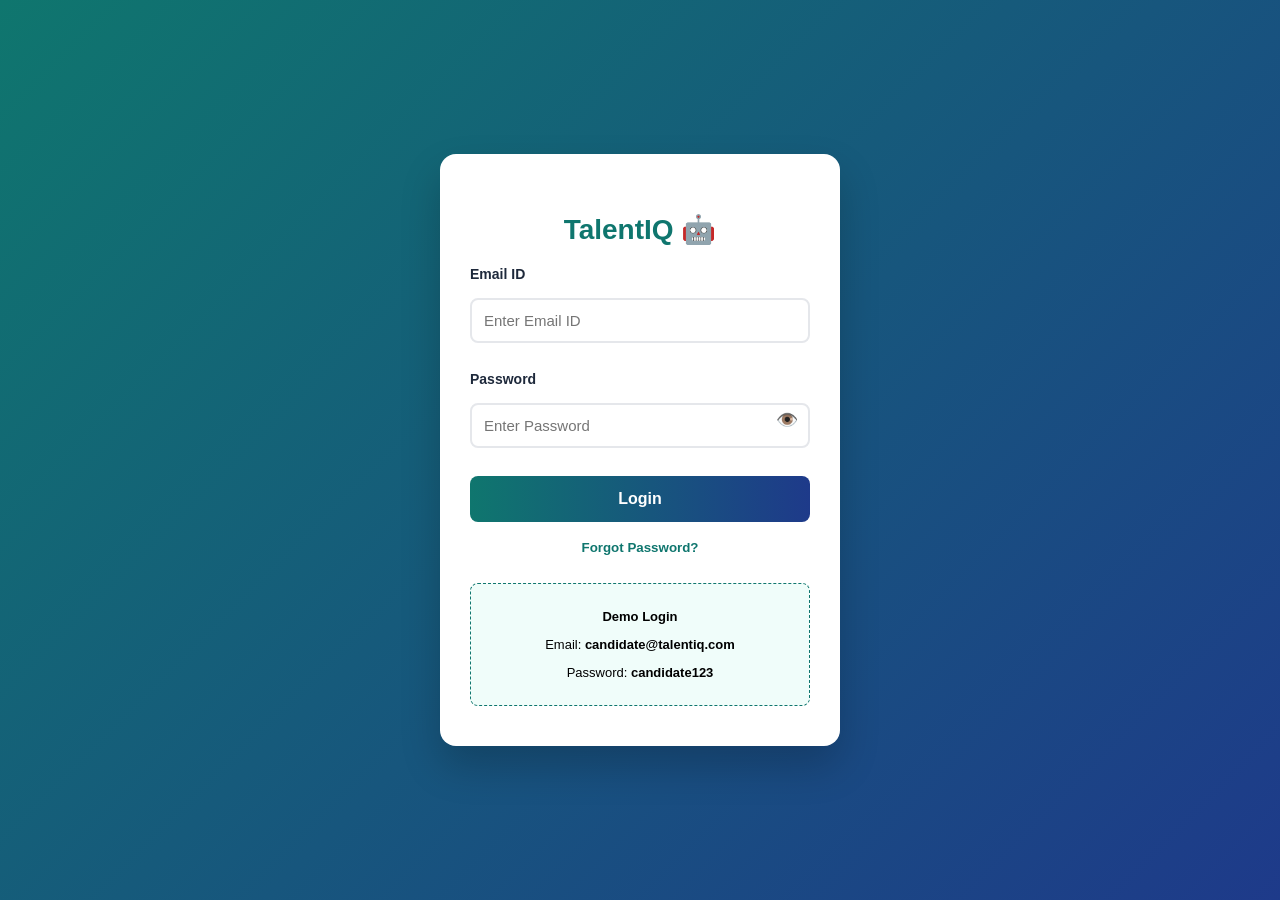
==== index.html @ 1a2cd782 "Refactor login status management and enforce logout Updated login status handling and enforced logou" ====
<!DOCTYPE html>
<html lang="en">
<head>
<meta charset="UTF-8">
<meta name="viewport" content="width=device-width, initial-scale=1.0">
<title>TALENTIQ - AI Job Matching</title>
<style>
* {box-sizing: border-box;}
body {font-family: 'Segoe UI', Arial; background: #f0f4f8; padding: 0; margin:0; visibility: hidden;}
body.login-bg {background: linear-gradient(135deg, #0F766E 0%, #1E3A8A 100%); min-height: 100vh;}
body.ready {visibility: visible;}
.login-container{display:none; justify-content:center; align-items:center; min-height:100vh; width:100%; padding:20px;}
.login-box{background:white; padding:40px 30px; border-radius:16px; width:100%; max-width:400px; box-shadow:0 20px 40px rgba(0,0,0,0.2);}
.login-box h1{text-align:center; color:#0F766E; margin-bottom:20px; font-size:28px;}
.input-group{margin-bottom:18px; position:relative;}
.input-group label{font-weight:700; color:#1e293b; font-size:14px; display:block; margin-bottom:6px;}
.input-group input{width:100%; padding:12px 40px 12px 12px; border:2px solid #e5e7eb; border-radius:8px; font-size:15px;}
.eye-icon{position:absolute; right:12px; top:38px; cursor:pointer; font-size:18px; color:gray;}
.login-btn{width:100%; background:linear-gradient(90deg, #0F766E, #1E3A8A); color:white; padding:14px; border:none; border-radius:8px; font-weight:700; font-size:16px; cursor:pointer; margin-bottom:10px;}
.forgot-btn{background:transparent; border:none; color:#0F766E; font-weight:600; cursor:pointer; width:100%; padding:8px;}
.demo-box{background:#f0fdfa; border:1px dashed #0F766E; border-radius:8px; padding:12px; margin-top:20px; text-align:center; font-size:13px;}
#dashboard {display:none; background:#f0f4f8; min-height:100vh;}
.talent-banner {background: linear-gradient(90deg, #0F766E 0%, #1E3A8A 100%); color: white; padding: 30px; border-radius: 0 0 16px 16px; margin-bottom: 24px;}
.talent-banner h1 {margin:0; font-size:28px; font-weight:700;}
.stats-grid {display: grid; grid-template-columns: repeat(3, 1fr); gap: 16px; margin-top: 20px;}
@media(max-width: 768px){.stats-grid{ grid-template-columns: 1fr; }}
.stat-card {background: rgba(255,255,255,0.15); backdrop-filter: blur(10px); padding: 16px; border-radius: 12px; border: 1px solid rgba(255,255,255,0.2);}
.stat-card h3 { margin: 0; font-size: 14px; opacity: 0.9; }
.stat-card p { margin: 5px 0 0 0; font-size: 24px; font-weight: bold; }
.header {display: flex; justify-content: space-between; align-items: center; margin:20px; background: white; padding: 15px 20px; border-radius: 12px; box-shadow: 0 2px 8px rgba(0,0,0,0.05); position: sticky; top: 0; z-index: 99;}
.header-left {display:flex; align-items:center; gap:12px;}
.logo {background:linear-gradient(135deg, #0F766E, #1E3A8A); color:white; padding:8px 12px; border-radius:10px; font-weight:800; font-size:18px;}
.header-right {display:flex; align-items:center; gap:20px; position:relative;}
.bell{position:relative; cursor:pointer; font-size:22px;}
.bell-badge {position:absolute; top:-5px; right:-5px; background:red; color:white; font-size:10px; padding:2px 6px; border-radius:50%; font-weight:700;}
.profile {display:flex; align-items:center; gap:8px; position:relative;}
.profile-name {cursor:pointer; display:flex; align-items:center; gap:5px; padding:5px 10px; border-radius:8px;}
.profile-name:hover {background:#f1f5f9;}
.profile-pic {position: relative; cursor: pointer;}
.profile-pic img {border-radius:50%; width:40px; height:40px; border:2px solid #0F766E; object-fit: cover;}
.profile-pic.edit-icon {position:absolute; bottom:0; right:0; background:#0F766E; color:white; border-radius:50%; width:16px; height:16px; font-size:10px; display:flex; align-items:center; justify-content:center;}
#profilePhotoInput {display: none;}
.dropdown {display:none; position:absolute; top:50px; right:0; background:white; border-radius:12px; box-shadow:0 8px 20px rgba(0,0,0,0.15); min-width:180px; z-index:100; border:1px solid #e5e7eb; padding:8px 0;}
.dropdown.show {display:block;}
.dropdown a {display:block; padding:12px 16px; color:#1e293b; text-decoration:none; font-weight:600; transition:0.2s; font-size:14px;}
.dropdown a:hover {background:#f1f5f9;}
.dropdown hr {margin:5px 0; border:none; border-top:1px solid #e5e7eb;}
.container {max-width: 700px; margin: 20px auto; background: white; padding: 30px; border-radius: 15px; box-shadow: 0 10px 30px rgba(0,0,0,0.1);}
h2 {color: #1e293b; margin-bottom: 10px;}
.ai-badge {background: #fef3c7; padding: 5px 10px; border-radius: 20px; font-size: 12px; color: #92400e; font-weight:700;}
.free-badge {background: #dcfce7; padding: 5px 10px; border-radius: 20px; font-size: 12px; color: #166534; font-weight:700;}
input, select {width: 100%; padding: 12px; margin: 10px 0; border: 2px solid #e5e7eb; border-radius: 8px; font-size: 14px;}
input:focus, select:focus {border-color: #0F766E; outline: none;}
.btn {background: linear-gradient(90deg, #0F766E, #1E3A8A); color: white; padding: 14px; border: none; border-radius: 8px; width: 100%; font-weight: 700; cursor: pointer; font-size: 16px; transition: 0.3s; margin-top:10px;}
.btn:hover {background: linear-gradient(90deg, #0d5f5a, #162e6e); transform: translateY(-2px);}
.btn-danger {background: linear-gradient(90deg, #ef4444, #dc2626)!important;}
.btn-success {background: linear-gradient(90deg, #22c55e, #16a34a)!important;}
.btn-loading {background: #9ca3af!important; cursor: not-allowed;}
.btn-small {padding:8px 16px; font-size:14px; width:auto; margin-top:0;}
.notif {background: #dcfce7; padding: 12px; border-radius: 8px; margin-bottom: 15px; border-left: 4px solid #22c55e; font-weight:600;}
label {font-weight: 600; font-size: 14px; color: #374151;}
.meter-box {background:#f0fdfa; border:2px solid #0F766E; padding:15px; border-radius:12px; margin:15px 0;}
.meter-bar {background:#e5e7eb; height:12px; border-radius:10px; overflow:hidden; margin-top:8px;}
.meter-fill {background:linear-gradient(90deg, #22c55e, #0F766E); height:100%; transition:0.5s;}
.suggestion {background:#fef3c7; padding:10px; border-radius:8px; margin-top:10px; font-size:14px; color:#92400e;}
.job-list {margin-top:20px;}
.job-card {border:2px solid #e5e7eb; border-radius:12px; padding:18px; margin-bottom:15px;}
.job-header {display:flex; justify-content:space-between; align-items:start; gap:10px;}
.job-header h3 {margin:0; color:#1e293b; font-size:18px;}
.job-company {color:#0F766E; font-weight:700; font-size:14px; margin:5px 0;}
.job-tags {display:flex; gap:8px; flex-wrap:wrap; margin:10px 0;}
.job-tag {background:#f0fdfa; color:#0F766E; padding:4px 10px; border-radius:20px; font-size:12px; font-weight:600;}
.applied {background:#dcfce7!important; color:#166534!important; cursor:not-allowed;}
.modal {display:none; position:fixed; top:0; left:0; width:100%; height:100%; background:rgba(0,0,0,0.5); z-index:999; justify-content:center; align-items:center;}
.modal.show {display:flex;}
.modal-content {background:white; padding:30px; border-radius:16px; max-width:500px; width:90%; max-height:90vh; overflow-y:auto;}
.modal-content h3 {margin-top:0; color:#0F766E;}
.modal-pic {display:flex; flex-direction:column; align-items:center; gap:15px; margin:20px 0;}
.modal-pic img {width:100px; height:100px; border-radius:50%; border:3px solid #0F766E; object-fit:cover;}
</style>
</head>
<body>

<div class="login-container" id="loginPage">
    <div class="login-box">
        <h1>TalentIQ 🤖</h1>
        <div class="input-group">
            <label>Email ID</label>
            <input type="email" id="email" placeholder="Enter Email ID">
        </div>
        <div class="input-group">
            <label>Password</label>
            <input type="password" id="password" placeholder="Enter Password">
            <span class="eye-icon" onclick="togglePass()">👁️</span>
        </div>
        <button class="login-btn" onclick="login()">Login</button>
        <button class="forgot-btn" onclick="alert('Password reset link will be sent to your email')">Forgot Password?</button>
        <div class="demo-box">
            <p><b>Demo Login</b></p>
            <p>Email: <b>candidate@talentiq.com</b></p>
            <p>Password: <b>candidate123</b></p>
        </div>
    </div>
</div>

<div id="dashboard">
    <div class="talent-banner">
      <h1>TalentIQ Suite 🤖</h1>
      <p>AI-Powered Candidate Platform - <span class="free-badge">100% FREE</span></p>
      <div class="stats-grid">
        <div class="stat-card"><h3>Profile Views</h3><p id="viewCount">0</p></div>
        <div class="stat-card"><h3>Resume Score</h3><p id="resumeScore">0%</p></div>
        <div class="stat-card"><h3>Job Matches</h3><p id="jobMatches">0</p></div>
      </div>
    </div>

    <div class="header">
        <div class="header-left">
            <div class="logo">TI</div>
            <div><h1 style="margin:0; color: #1e293b; font-size:20px;">TalentIQ Suite</h1><p style="margin:0; font-size:12px; color:gray;">For Job Seekers</p></div>
        </div>
        <div class="header-right">
            <div class="bell" onclick="toggleBell()">🔔 <span class="bell-badge">2</span>
                <div class="dropdown" id="bellDropdown">
                    <a href="#">New job match: Java Developer</a>
                    <a href="#">Your profile got 3 views</a>
                </div>
            </div>
            <div class="profile">
                <div class="profile-pic" onclick="document.getElementById('profilePhotoInput').click();">
                    <img id="profileImg" src="https://i.pravatar.cc/40">
                    <div class="edit-icon">✏️</div>
                </div>
                <input type="file" id="profilePhotoInput" accept="image/*" onchange="uploadProfilePhoto()">
                <div class="profile-name" onclick="toggleDropdown()">Job Seeker ▼</div>
                <div class="dropdown" id="profileDropdown">
                    <a href="#" onclick="openProfileModal()">👤 My Profile</a>
                    <a href="#" onclick="alert('Settings page coming soon')">⚙️ Settings</a>
                    <hr>
                    <a href="#" style="color:#ef4444;" onclick="logout()">🚪 Logout</a>
                </div>
            </div>
        </div>
    </div>

    <div class="container">
        <h2>TALENTIQ <span class="ai-badge">AI Powered</span> <span class="free-badge">FREE</span></h2>
        <div id="notifications"></div>
        <div class="meter-box">
            <h3>📊 Resume Strength Meter</h3>
            <div class="meter-bar"><div class="meter-fill" id="meterFill" style="width:0%"></div></div>
            <p style="font-size:13px; margin-top:5px;">Score: <b id="meterScore">0%</b></p>
            <div id="suggestions"></div>
        </div>

        <h3>Step 1: Upload Resume <span class="ai-badge">Auto Fill ON</span></h3>
        <label>Upload Resume</label>
        <input type="file" id="resumeFile" accept=".pdf,.doc,.docx,.txt" onchange="autoFillResume()">

        <h3 style="margin-top:20px;">Step 2: Verify & Save</h3>
        <label>Full Name</label><input type="text" id="name">
        <label>Current Designation</label><input type="text" id="designation">
        <label>Job Status / Notice Period</label>
        <select id="jobType">
            <option value="">Select Notice Period</option>
            <option>Immediately</option><option>15 Days</option><option>30 Days</option><option>60 Days</option><option>Searching</option>
        </select>
        <label>Key Skills</label><input type="text" id="skills">
        <label>Preferred Location</label>
        <select id="location">
            <option value="">Select Location</option>
            <option>Visakhapatnam</option><option>Hyderabad</option><option>Bangalore</option>
            <option>Chennai</option><option>Pune</option><option>Mumbai</option><option>Delhi</option><option>Remote</option>
        </select>
        <label>Work Mode</label>
        <select id="workMode">
            <option value="">Select Work Mode</option>
            <option>Work From Office - WFO</option><option>Work From Home - WFH</option>
            <option>Hybrid</option><option>Remote</option><option>Anywhere</option>
        </select>
        <label>Total Experience</label><input type="number" id="exp">

        <button class="btn" id="saveBtn" onclick="saveProfile()">Save & Make Profile Live</button>
        <button class="btn btn-danger" onclick="resetProfile()">🗑️ Reset Profile Data</button>

        <h3 style="margin-top:30px;">🎯 Recommended Jobs</h3>
        <div class="job-list" id="jobList"></div>
    </div>
</div>

<div class="modal" id="profileModal">
    <div class="modal-content">
        <h3>👤 My Profile</h3>
        <div class="modal-pic">
            <img id="modalProfileImg" src="https://i.pravatar.cc/100">
            <input type="file" id="modalProfileInput" accept="image/*" onchange="uploadModalPhoto()">
            <button class="btn btn-small" onclick="document.getElementById('modalProfileInput').click()">Change Photo</button>
        </div>
        <label>Full Name</label><input type="text" id="modalNameInput">
        <label>Email</label><input type="email" id="modalEmailInput" placeholder="your@email.com">
        <label>Phone</label><input type="tel" id="modalPhoneInput" placeholder="+91 9876543210">
        <label>Designation</label><input type="text" id="modalDesignationInput">
        <label>Skills</label><input type="text" id="modalSkillsInput">
        <button class="btn btn-success" onclick="saveModalProfile()">💾 Save Profile</button>
        <button class="btn" onclick="closeProfileModal()">Close</button>
    </div>
</div>

<script>
let resumeScore = 0;
let appliedJobs = JSON.parse(localStorage.getItem('appliedJobs') || '[]');

const jobs = [
    {id:1, title:"Senior Java Developer", company:"TCS", location:"Hyderabad", type:"WFO", skills:"Java, Spring Boot"},
    {id:2, title:"React Frontend Engineer", company:"Infosys", location:"Bangalore", type:"Hybrid", skills:"React, JS, CSS"},
    {id:3, title:"IT Support Specialist", company:"Wipro", location:"Visakhapatnam", type:"WFO", skills:"J2EE, ATS, Support"},
    {id:4, title:"Full Stack Developer", company:"HCL", location:"Remote", type:"Remote", skills:"Node.js, React, MongoDB"}
];

// CHANGE 1: Login status check ni strict chesam
(function initAuth(){
    let isLoggedIn = localStorage.getItem('talentiq_loggedin');
    let hash = window.location.hash;

    if(isLoggedIn === 'true'){
        document.getElementById('loginPage').style.display = 'none';
        document.getElementById('dashboard').style.display = 'block';
        document.body.classList.remove('login-bg');
        if(hash!== '#dashboard') window.location.hash = '#dashboard';
    } else {
        document.getElementById('loginPage').style.display = 'flex';
        document.getElementById('dashboard').style.display = 'none';
        document.body.classList.add('login-bg');
        if(hash!== '#login') window.location.hash = '#login';
    }
    document.body.classList.add('ready');
})();

function router(){
    let hash = window.location.hash;
    let isLoggedIn = localStorage.getItem('talentiq_loggedin') === 'true';
    if(hash === '#dashboard' && isLoggedIn){
        document.getElementById('loginPage').style.display = 'none';
        document.getElementById('dashboard').style.display = 'block';
        document.body.classList.remove('login-bg');
        loadProfile();
        updateStats();
        renderJobs();
    } else {
        localStorage.removeItem('talentiq_loggedin'); // CHANGE 2: force logout if hash mismatch
        window.location.hash = '#login';
        document.getElementById('loginPage').style.display = 'flex';
        document.getElementById('dashboard').style.display = 'none';
        document.body.classList.add('login-bg');
    }
}
window.addEventListener('hashchange', router);

function openProfileModal(){
    document.getElementById('profileModal').classList.add('show');
    let profile = JSON.parse(localStorage.getItem("talentiqProfile") || '{}');
    document.getElementById('modalNameInput').value = profile.name || '';
    document.getElementById('modalEmailInput').value = profile.email || '';
    document.getElementById('modalPhoneInput').value = profile.phone || '';
    document.getElementById('modalDesignationInput').value = profile.designation || '';
    document.getElementById('modalSkillsInput').value = profile.skills || '';
    document.getElementById('modalProfileImg').src = document.getElementById('profileImg').src;
    toggleDropdown();
}
function closeProfileModal(){
    document.getElementById('profileModal').classList.remove('show');
}
function saveModalProfile(){
    let profile = JSON.parse(localStorage.getItem("talentiqProfile") || '{}');
    profile.name = document.getElementById('modalNameInput').value;
    profile.email = document.getElementById('modalEmailInput').value;
    profile.phone = document.getElementById('modalPhoneInput').value;
    profile.designation = document.getElementById('modalDesignationInput').value;
    profile.skills = document.getElementById('modalSkillsInput').value;
    localStorage.setItem("talentiqProfile", JSON.stringify(profile));
    localStorage.setItem("talentiq_loggedin", "true"); // CHANGE 3: login status ni malli set cheyi
    alert('✅ Profile Updated Successfully!');
    loadProfile();
    closeProfileModal();
}
function uploadModalPhoto(){
    let file = document.getElementById('modalProfileInput').files[0];
    if(!file) return;
    let reader = new FileReader();
    reader.onload = function(e){
        document.getElementById('modalProfileImg').src = e.target.result;
        document.getElementById('profileImg').src = e.target.result;
        localStorage.setItem('profilePhoto', e.target.result);
    }
    reader.readAsDataURL(file);
}

function uploadProfilePhoto(){
    let file = document.getElementById('profilePhotoInput').files[0];
    if(!file) return;
    let reader = new FileReader();
    reader.onload = function(e){
        document.getElementById('profileImg').src = e.target.result;
        localStorage.setItem('profilePhoto', e.target.result);
    }
    reader.readAsDataURL(file);
}

function renderJobs(){
    let html = '';
    jobs.forEach(job=>{
        let isApplied = appliedJobs.includes(job.id);
        html += `
        <div class="job-card">
            <div class="job-header">
                <div>
                    <h3>${job.title}</h3>
                    <p class="job-company">${job.company} • ${job.location}</p>
                </div>
                <button class="btn btn-small ${isApplied?'applied':''}" onclick="applyJob(${job.id})" ${isApplied?'disabled':''}>
                    ${isApplied?'✓ Applied':'Apply Now'}
                </button>
            </div>
            <div class="job-tags">
                <span class="job-tag">${job.type}</span>
                <span class="job-tag">${job.skills}</span>
            </div>
        </div>`;
    });
    document.getElementById('jobList').innerHTML = html;
}

function applyJob(jobId){
    if(!appliedJobs.includes(jobId)){
        appliedJobs.push(jobId);
        localStorage.setItem('appliedJobs', JSON.stringify(appliedJobs));
        alert('✅ Job Applied Successfully!');
        renderJobs();
    }
}

function togglePass(){
    let p = document.getElementById('password');
    p.type = p.type === 'password'? 'text' : 'password';
}
function login(){
    let email = document.getElementById('email').value;
    let pass = document.getElementById('password').value;
    if(email === 'candidate@talentiq.com' && pass === 'candidate123'){
        localStorage.setItem('talentiq_loggedin', 'true');
        window.location.hash = '#dashboard';
        router();
    } else { alert('Invalid Email or Password'); }
}
function logout(){
    localStorage.removeItem('talentiq_loggedin');
    window.location.hash = '#login';
    router();
    document.getElementById('email').value = '';
    document.getElementById('password').value = '';
}

function toggleDropdown() { document.getElementById("profileDropdown").classList.toggle("show"); }
function toggleBell() { document.getElementById("bellDropdown").classList.toggle("show"); }
window.onclick = function(event) {
  if (!event.target.closest('.profile')) document.getElementById("profileDropdown").classList.remove('show');
  if (!event.target.closest('.bell')) document.getElementById("bellDropdown").classList.remove('show');
  if (event.target.id === 'profileModal') closeProfileModal();
}

function calculateResumeScore(){
    let score = 0; let suggestions = [];
    if(document.getElementById('name').value) score+=15; else suggestions.push("Add your Full Name");
    if(document.getElementById('designation').value) score+=15; else suggestions.push("Add Current Designation");
    if(document.getElementById('skills').value && document.getElementById('skills').value.split(',').length > 3) score+=25; else suggestions.push("Add at least 4 Key Skills");
    if(document.getElementById('exp').value) score+=15; else suggestions.push("Add Years of Experience");
    if(document.getElementById('location').value) score+=15; else suggestions.push("Select Preferred Location");
    if(document.getElementById('workMode').value) score+=15; else suggestions.push("Select Work Mode");
    resumeScore = score;
    document.getElementById('meterFill').style.width = score + '%';
    document.getElementById('meterScore').innerText = score + '%';
    document.getElementById('resumeScore').innerText = score + '%';
    document.getElementById('jobMatches').innerText = Math.floor(score/10);
    let sugHTML = suggestions.length > 0? "<div class='suggestion'><b>AI Suggestions:</b><br>• " + suggestions.join('<br>• ') + "</div>" : "<div class='suggestion'>🎉 Your resume is 100% complete!</div>";
    document.getElementById('suggestions').innerHTML = sugHTML;
}

function autoFillResume() {
    let file = document.getElementById('resumeFile').files[0];
    if(!file) return;
    alert("AI is scanning your resume... Please wait 2 seconds");
    setTimeout(() => {
        document.getElementById('name').value = "GANESH RAM MAKINA";
        document.getElementById('skills').value = "Java, J2EE, Spring Boot, Recruitment, ATS";
        document.getElementById('exp').value = "9";
        document.getElementById('location').value = "Visakhapatnam";
        document.getElementById('designation').value = "IT Support Specialist";
        document.getElementById('jobType').value = "30 Days";
        document.getElementById('workMode').value = "Hybrid";
        alert("✅ AI Auto-Fill Complete!");
        calculateResumeScore();
    }, 2000);
}

function updateStats() {
    let views = localStorage.getItem("profileViews") || 0;
    let profile = localStorage.getItem("talentiqProfile");
    document.getElementById('viewCount').innerText = views;
    let savedPhoto = localStorage.getItem('profilePhoto');
    if(savedPhoto) document.getElementById('profileImg').src = savedPhoto;
    if(profile && views > 0) {
        document.getElementById('notifications').innerHTML = `<div class="notif">🔔 ${views} Recruiter(s) viewed your profile</div>`;
    } else {
        document.getElementById('notifications').innerHTML = ``;
    }
    calculateResumeScore();
}

function loadProfile(){
    let profile = JSON.parse(localStorage.getItem("talentiqProfile") || '{}');
    if(profile.name) document.getElementById('name').value = profile.name;
    if(profile.designation) document.getElementById('designation').value = profile.designation;
    if(profile.jobType) document.getElementById('jobType').value = profile.jobType;
    if(profile.skills) document.getElementById('skills').value = profile.skills;
    if(profile.location) document.getElementById('location').value = profile.location;
    if(profile.exp) document.getElementById('exp').value = profile.exp;
    if(profile.workMode) document.getElementById('workMode').value = profile.workMode;
    calculateResumeScore();
}

function saveProfile() {
    let btn = document.getElementById('saveBtn');
    btn.classList.add('btn-loading'); btn.innerText = "Saving..."; btn.disabled = true;
    let profile = {
        name: document.getElementById('name').value, designation: document.getElementById('designation').value,
        jobType: document.getElementById('jobType').value, skills: document.getElementById('skills').value,
        location: document.getElementById('location').value, exp: document.getElementById('exp').value,
        workMode: document.getElementById('workMode').value,
        email: document.getElementById('modalEmailInput')?.value || '',
        phone: document.getElementById('modalPhoneInput')?.value || ''
    };
    localStorage.setItem("talentiqProfile", JSON.stringify(profile));
    localStorage.setItem("talentiq_loggedin", "true"); // IMPORTANT: login ni maintain cheyi
    let views = parseInt(localStorage.getItem("profileViews") || 0) + 1;
    localStorage.setItem("profileViews", views);
    setTimeout(() => {
        btn.classList.remove('btn-loading'); btn.classList.add('btn-success'); btn.innerText = "✓ Profile is LIVE!";
        updateStats();
        setTimeout(() => {
            btn.classList.remove('btn-success'); btn.innerText = "Save & Make Profile Live"; btn.disabled = false;
        }, 2000);
    }, 1000);
}

function resetProfile() {
    if(confirm("Are you sure? All profile data will be deleted.")) {
        localStorage.clear();
        alert("Profile Reset Successfully!");
        window.location.hash = '#login';
        window.location.reload();
    }
}

['name','designation','skills','exp','location','workMode'].forEach(id=>{
    let el = document.getElementById(id);
    if(el){ el.addEventListener('input', calculateResumeScore); el.addEventListener('change', calculateResumeScore); }
});
</script>
</body>
</html>
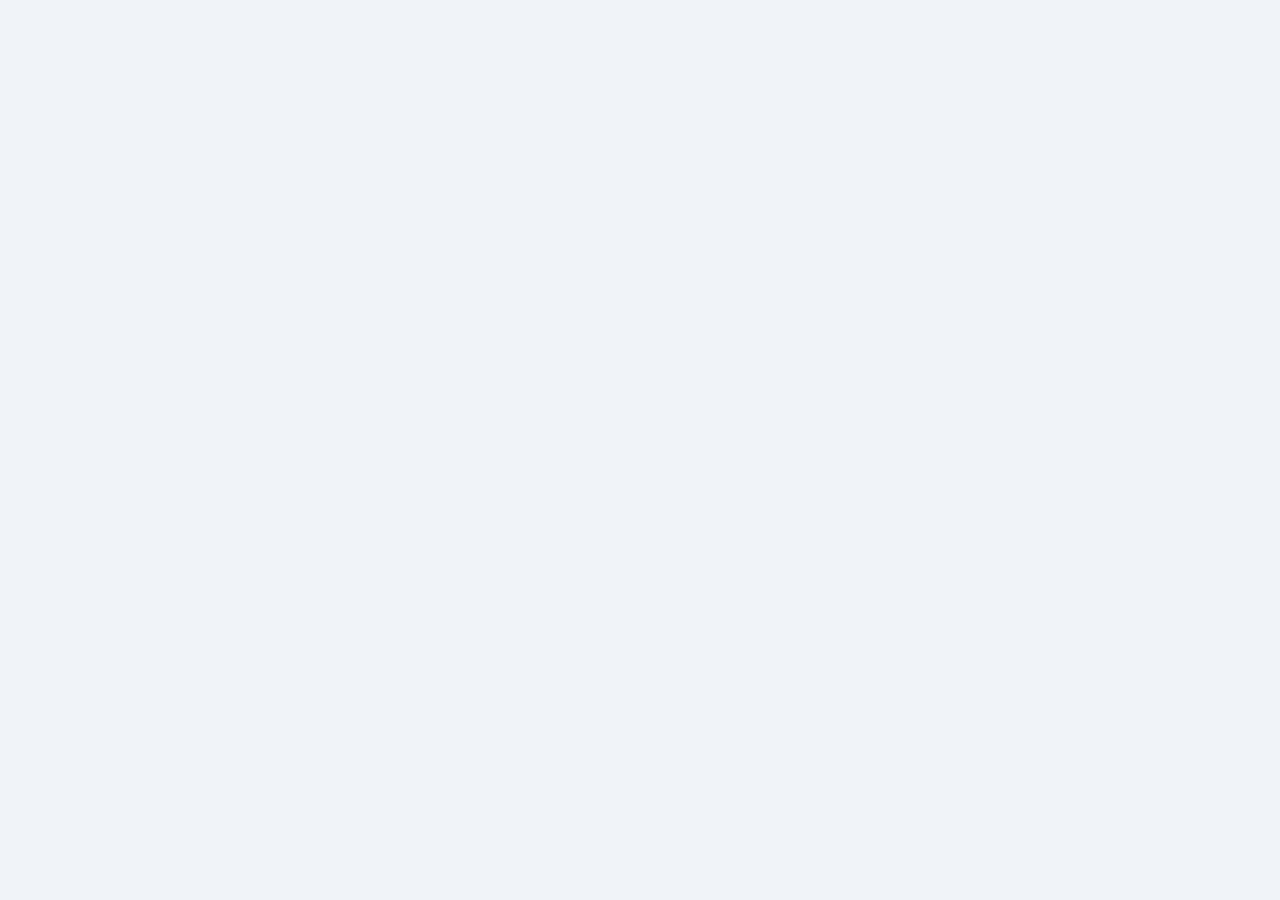
==== commit 3c6514fe: "Implement bottom nav and side drawer in index.html Added bottom navigation and side drawer for impro" ====
--- a/index.html
+++ b/index.html
@@ -6,10 +6,10 @@
 <title>TALENTIQ - AI Job Matching</title>
 <style>
 * {box-sizing: border-box;}
-body {font-family: 'Segoe UI', Arial; background: #f0f4f8; padding: 0; margin:0; visibility: hidden;}
+body {font-family: 'Segoe UI', Arial; background: #f0f4f8; padding: 0; margin:0; visibility: hidden; padding-bottom: 70px;} /* NEW: bottom nav space */
 body.login-bg {background: linear-gradient(135deg, #0F766E 0%, #1E3A8A 100%); min-height: 100vh;}
 body.ready {visibility: visible;}
-.login-container{display:none; justify-content:center; align-items:center; min-height:100vh; width:100%; padding:20px;}
+.login-container{display:none; justify-content:center; align-items:center; min-height:100vh; width:100%; padding:20px; flex-direction:column;} /* NEW: flex-direction */
 .login-box{background:white; padding:40px 30px; border-radius:16px; width:100%; max-width:400px; box-shadow:0 20px 40px rgba(0,0,0,0.2);}
 .login-box h1{text-align:center; color:#0F766E; margin-bottom:20px; font-size:28px;}
 .input-group{margin-bottom:18px; position:relative;}
@@ -19,6 +19,7 @@
 .login-btn{width:100%; background:linear-gradient(90deg, #0F766E, #1E3A8A); color:white; padding:14px; border:none; border-radius:8px; font-weight:700; font-size:16px; cursor:pointer; margin-bottom:10px;}
 .forgot-btn{background:transparent; border:none; color:#0F766E; font-weight:600; cursor:pointer; width:100%; padding:8px;}
 .demo-box{background:#f0fdfa; border:1px dashed #0F766E; border-radius:8px; padding:12px; margin-top:20px; text-align:center; font-size:13px;}
+.made-in-india {color:white; margin-top:30px; font-size:14px; font-weight:600; text-align:center;} /* NEW */
 #dashboard {display:none; background:#f0f4f8; min-height:100vh;}
 .talent-banner {background: linear-gradient(90deg, #0F766E 0%, #1E3A8A 100%); color: white; padding: 30px; border-radius: 0 0 16px 16px; margin-bottom: 24px;}
 .talent-banner h1 {margin:0; font-size:28px; font-weight:700;}
@@ -29,6 +30,7 @@
 .stat-card p { margin: 5px 0 0 0; font-size: 24px; font-weight: bold; }
 .header {display: flex; justify-content: space-between; align-items: center; margin:20px; background: white; padding: 15px 20px; border-radius: 12px; box-shadow: 0 2px 8px rgba(0,0,0,0.05); position: sticky; top: 0; z-index: 99;}
 .header-left {display:flex; align-items:center; gap:12px;}
+.hamburger {font-size:24px; cursor:pointer; color:#0F766E;} /* NEW */
 .logo {background:linear-gradient(135deg, #0F766E, #1E3A8A); color:white; padding:8px 12px; border-radius:10px; font-weight:800; font-size:18px;}
 .header-right {display:flex; align-items:center; gap:20px; position:relative;}
 .bell{position:relative; cursor:pointer; font-size:22px;}
@@ -77,6 +79,17 @@
 .modal-content h3 {margin-top:0; color:#0F766E;}
 .modal-pic {display:flex; flex-direction:column; align-items:center; gap:15px; margin:20px 0;}
 .modal-pic img {width:100px; height:100px; border-radius:50%; border:3px solid #0F766E; object-fit:cover;}
+
+/* NEW: BOTTOM NAV + SIDE DRAWER */
+.bottom-nav {position: fixed; bottom: 0; left: 0; width: 100%; background: white; display: flex; justify-content: space-around; padding: 10px 0; border-top: 1px solid #e5e7eb; box-shadow: 0 -2px 10px rgba(0,0,0,0.05); z-index: 98;}
+.bottom-nav button {background: none; border: none; display: flex; flex-direction: column; align-items: center; gap: 4px; color: #64748b; font-size: 12px; font-weight: 600; cursor: pointer;}
+.bottom-nav button.active {color: #0F766E;}
+.side-drawer {position: fixed; top: 0; left: -280px; width: 280px; height: 100%; background: white; box-shadow: 2px 0 10px rgba(0,0,0,0.2); transition: 0.3s; z-index: 1000; padding: 20px; overflow-y: auto;}
+.side-drawer.show {left: 0;}
+.side-drawer h3 {margin-top: 0; color: #0F766E;}
+.side-drawer a {display: block; padding: 12px 0; color: #1e293b; text-decoration: none; font-weight: 600; border-bottom: 1px solid #f1f5f9;}
+.drawer-overlay {display: none; position: fixed; top: 0; left: 0; width: 100%; height: 100%; background: rgba(0,0,0,0.5); z-index: 999;}
+.drawer-overlay.show {display: block;}
 </style>
 </head>
 <body>
@@ -101,6 +114,21 @@
             <p>Password: <b>candidate123</b></p>
         </div>
     </div>
+    <div class="made-in-india">Made in India 🇮🇳</div> <!-- NEW -->
+</div>
+
+<!-- NEW: SIDE DRAWER -->
+<div class="drawer-overlay" id="drawerOverlay" onclick="toggleDrawer()"></div>
+<div class="side-drawer" id="sideDrawer">
+    <h3>Menu</h3>
+    <a href="#" onclick="alert('Talentiq Pro coming soon')">⭐ Upgrade to Pro</a>
+    <a href="#" onclick="alert('AI Agent coming soon')">🤖 Neo-AI Job Agent</a>
+    <a href="#" onclick="showTab('dashboard')">🏠 Home</a>
+    <a href="#" onclick="alert('Recommended Jobs')">🎯 Recommended Jobs</a>
+    <a href="#" onclick="alert('Saved Jobs')">🔖 Saved Jobs</a>
+    <a href="#" onclick="openProfileModal()">👤 My Profile</a>
+    <a href="#" onclick="alert('Settings')">⚙️ Settings</a>
+    <a href="#" style="color:#ef4444;" onclick="logout()">🚪 Logout</a>
 </div>
 
 <div id="dashboard">
@@ -116,6 +144,7 @@
 
     <div class="header">
         <div class="header-left">
+            <div class="hamburger" onclick="toggleDrawer()">☰</div> <!-- NEW -->
             <div class="logo">TI</div>
             <div><h1 style="margin:0; color: #1e293b; font-size:20px;">TalentIQ Suite</h1><p style="margin:0; font-size:12px; color:gray;">For Job Seekers</p></div>
         </div>
@@ -188,6 +217,13 @@
     </div>
 </div>
 
+<!-- NEW: BOTTOM NAV -->
+<nav class="bottom-nav" id="bottomNav">
+    <button class="active" onclick="showTab('dashboard')">🏠<span>Home</span></button>
+    <button onclick="alert('Apply tab coming soon')">📄<span>Apply</span></button>
+    <button onclick="openProfileModal()">👤<span>Profile</span></button>
+</nav>
+
 <div class="modal" id="profileModal">
     <div class="modal-content">
         <h3>👤 My Profile</h3>
@@ -217,44 +253,48 @@
     {id:4, title:"Full Stack Developer", company:"HCL", location:"Remote", type:"Remote", skills:"Node.js, React, MongoDB"}
 ];
 
-// CHANGE 1: Login status check ni strict chesam
 (function initAuth(){
-    let isLoggedIn = localStorage.getItem('talentiq_loggedin');
-    let hash = window.location.hash;
-
-    if(isLoggedIn === 'true'){
+    let isLoggedIn = localStorage.getItem('talentiq_loggedin') === 'true';
+    if(isLoggedIn){
         document.getElementById('loginPage').style.display = 'none';
         document.getElementById('dashboard').style.display = 'block';
-        document.body.classList.remove('login-bg');
-        if(hash!== '#dashboard') window.location.hash = '#dashboard';
-    } else {
-        document.getElementById('loginPage').style.display = 'flex';
-        document.getElementById('dashboard').style.display = 'none';
-        document.body.classList.add('login-bg');
-        if(hash!== '#login') window.location.hash = '#login';
-    }
-    document.body.classList.add('ready');
-})();
-
-function router(){
-    let hash = window.location.hash;
-    let isLoggedIn = localStorage.getItem('talentiq_loggedin') === 'true';
-    if(hash === '#dashboard' && isLoggedIn){
-        document.getElementById('loginPage').style.display = 'none';
-        document.getElementById('dashboard').style.display = 'block';
+        document.getElementById('bottomNav').style.display = 'flex'; /* NEW */
         document.body.classList.remove('login-bg');
         loadProfile();
         updateStats();
         renderJobs();
     } else {
-        localStorage.removeItem('talentiq_loggedin'); // CHANGE 2: force logout if hash mismatch
-        window.location.hash = '#login';
         document.getElementById('loginPage').style.display = 'flex';
         document.getElementById('dashboard').style.display = 'none';
+        document.getElementById('bottomNav').style.display = 'none'; /* NEW */
         document.body.classList.add('login-bg');
     }
-}
-window.addEventListener('hashchange', router);
+    document.body.classList.add('ready');
+})();
+
+function showTab(tab){ /* NEW */
+    if(tab==='dashboard') initAuth();
+}
+
+function toggleDrawer(){ /* NEW */
+    document.getElementById('sideDrawer').classList.toggle('show');
+    document.getElementById('drawerOverlay').classList.toggle('show');
+}
+
+function router(){
+    let isLoggedIn = localStorage.getItem('talentiq_loggedin') === 'true';
+    if(isLoggedIn){
+        document.getElementById('loginPage').style.display = 'none';
+        document.getElementById('dashboard').style.display = 'block';
+        document.getElementById('bottomNav').style.display = 'flex';
+        document.body.classList.remove('login-bg');
+    } else {
+        document.getElementById('loginPage').style.display = 'flex';
+        document.getElementById('dashboard').style.display = 'none';
+        document.getElementById('bottomNav').style.display = 'none';
+        document.body.classList.add('login-bg');
+    }
+}
 
 function openProfileModal(){
     document.getElementById('profileModal').classList.add('show');
@@ -266,6 +306,7 @@
     document.getElementById('modalSkillsInput').value = profile.skills || '';
     document.getElementById('modalProfileImg').src = document.getElementById('profileImg').src;
     toggleDropdown();
+    toggleDrawer(); // close drawer if open
 }
 function closeProfileModal(){
     document.getElementById('profileModal').classList.remove('show');
@@ -278,7 +319,7 @@
     profile.designation = document.getElementById('modalDesignationInput').value;
     profile.skills = document.getElementById('modalSkillsInput').value;
     localStorage.setItem("talentiqProfile", JSON.stringify(profile));
-    localStorage.setItem("talentiq_loggedin", "true"); // CHANGE 3: login status ni malli set cheyi
+    localStorage.setItem("talentiq_loggedin", "true");
     alert('✅ Profile Updated Successfully!');
     loadProfile();
     closeProfileModal();
@@ -348,14 +389,12 @@
     let pass = document.getElementById('password').value;
     if(email === 'candidate@talentiq.com' && pass === 'candidate123'){
         localStorage.setItem('talentiq_loggedin', 'true');
-        window.location.hash = '#dashboard';
-        router();
+        initAuth();
     } else { alert('Invalid Email or Password'); }
 }
 function logout(){
     localStorage.removeItem('talentiq_loggedin');
-    window.location.hash = '#login';
-    router();
+    initAuth();
     document.getElementById('email').value = '';
     document.getElementById('password').value = '';
 }
@@ -423,7 +462,7 @@
     if(profile.jobType) document.getElementById('jobType').value = profile.jobType;
     if(profile.skills) document.getElementById('skills').value = profile.skills;
     if(profile.location) document.getElementById('location').value = profile.location;
-    if(profile.exp) document.getElementById('exp').value = profile.exp;
+    if(profile.exp) document.getElementById('exp')..value = profile.exp;
     if(profile.workMode) document.getElementById('workMode').value = profile.workMode;
     calculateResumeScore();
 }
@@ -440,7 +479,7 @@
         phone: document.getElementById('modalPhoneInput')?.value || ''
     };
     localStorage.setItem("talentiqProfile", JSON.stringify(profile));
-    localStorage.setItem("talentiq_loggedin", "true"); // IMPORTANT: login ni maintain cheyi
+    localStorage.setItem("talentiq_loggedin", "true");
     let views = parseInt(localStorage.getItem("profileViews") || 0) + 1;
     localStorage.setItem("profileViews", views);
     setTimeout(() => {
@@ -456,8 +495,7 @@
     if(confirm("Are you sure? All profile data will be deleted.")) {
         localStorage.clear();
         alert("Profile Reset Successfully!");
-        window.location.hash = '#login';
-        window.location.reload();
+        initAuth();
     }
 }
 
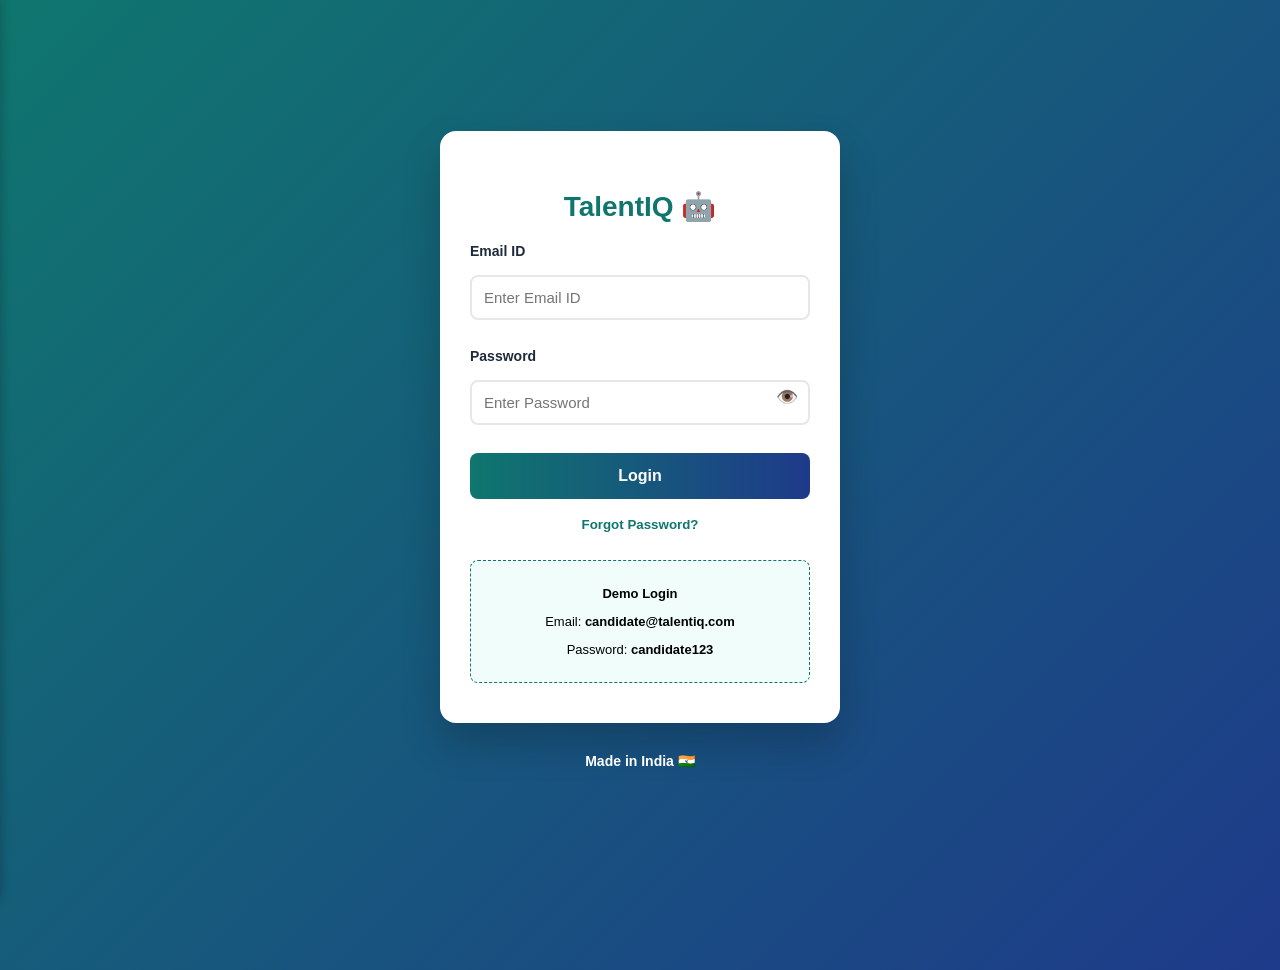
==== commit f0168f1c: "Fix typo in setting experience value" ====
--- a/index.html
+++ b/index.html
@@ -462,7 +462,7 @@
     if(profile.jobType) document.getElementById('jobType').value = profile.jobType;
     if(profile.skills) document.getElementById('skills').value = profile.skills;
     if(profile.location) document.getElementById('location').value = profile.location;
-    if(profile.exp) document.getElementById('exp')..value = profile.exp;
+    if(profile.exp) document.getElementById('exp').value = profile.exp;
     if(profile.workMode) document.getElementById('workMode').value = profile.workMode;
     calculateResumeScore();
 }
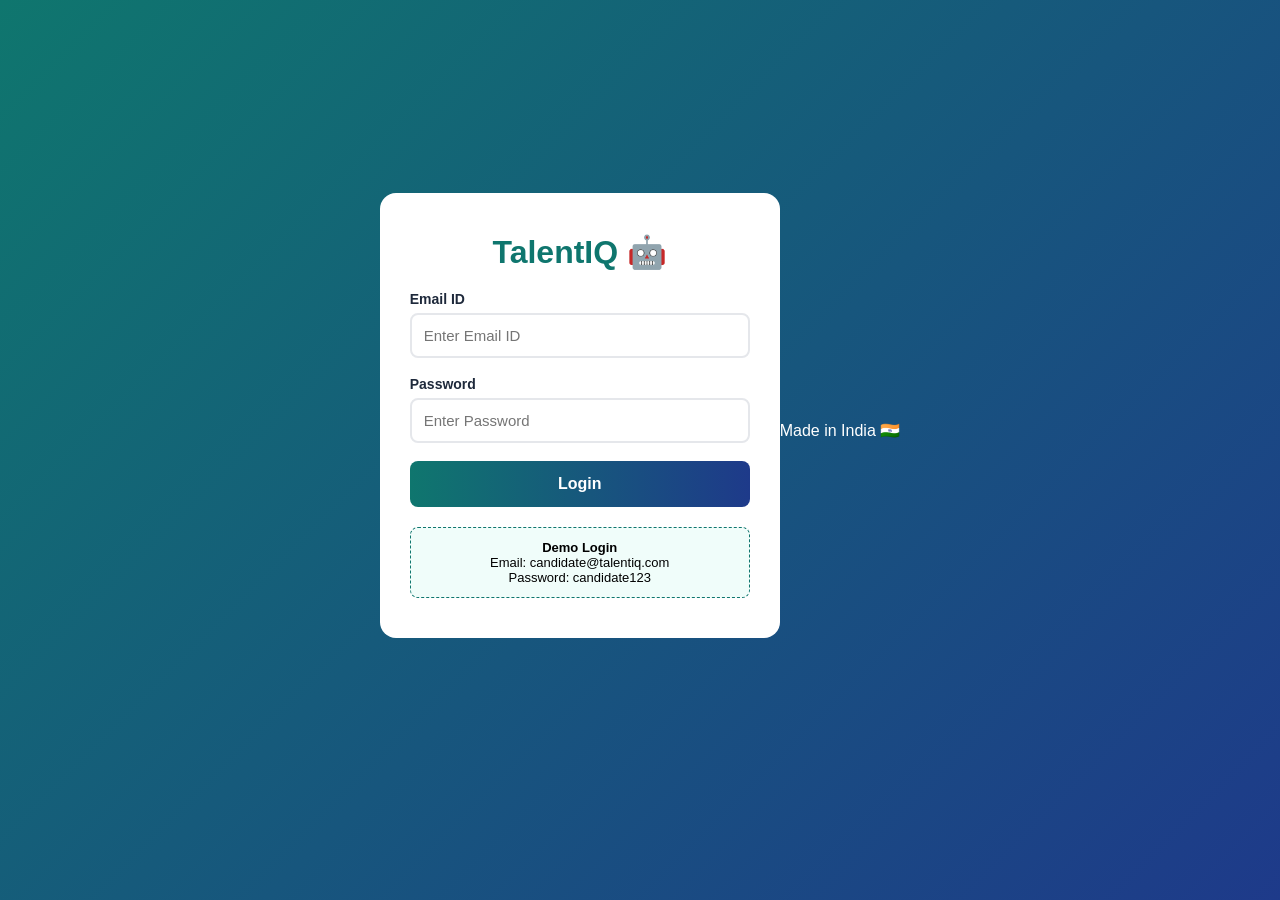
==== commit 69f89b32: "Revamp login page with side drawer and bottom nav Updated the layout and functionality of the login " ====
--- a/index.html
+++ b/index.html
@@ -3,506 +3,42 @@
 <head>
 <meta charset="UTF-8">
 <meta name="viewport" content="width=device-width, initial-scale=1.0">
-<title>TALENTIQ - AI Job Matching</title>
-<style>
-* {box-sizing: border-box;}
-body {font-family: 'Segoe UI', Arial; background: #f0f4f8; padding: 0; margin:0; visibility: hidden; padding-bottom: 70px;} /* NEW: bottom nav space */
-body.login-bg {background: linear-gradient(135deg, #0F766E 0%, #1E3A8A 100%); min-height: 100vh;}
-body.ready {visibility: visible;}
-.login-container{display:none; justify-content:center; align-items:center; min-height:100vh; width:100%; padding:20px; flex-direction:column;} /* NEW: flex-direction */
-.login-box{background:white; padding:40px 30px; border-radius:16px; width:100%; max-width:400px; box-shadow:0 20px 40px rgba(0,0,0,0.2);}
-.login-box h1{text-align:center; color:#0F766E; margin-bottom:20px; font-size:28px;}
-.input-group{margin-bottom:18px; position:relative;}
-.input-group label{font-weight:700; color:#1e293b; font-size:14px; display:block; margin-bottom:6px;}
-.input-group input{width:100%; padding:12px 40px 12px 12px; border:2px solid #e5e7eb; border-radius:8px; font-size:15px;}
-.eye-icon{position:absolute; right:12px; top:38px; cursor:pointer; font-size:18px; color:gray;}
-.login-btn{width:100%; background:linear-gradient(90deg, #0F766E, #1E3A8A); color:white; padding:14px; border:none; border-radius:8px; font-weight:700; font-size:16px; cursor:pointer; margin-bottom:10px;}
-.forgot-btn{background:transparent; border:none; color:#0F766E; font-weight:600; cursor:pointer; width:100%; padding:8px;}
-.demo-box{background:#f0fdfa; border:1px dashed #0F766E; border-radius:8px; padding:12px; margin-top:20px; text-align:center; font-size:13px;}
-.made-in-india {color:white; margin-top:30px; font-size:14px; font-weight:600; text-align:center;} /* NEW */
-#dashboard {display:none; background:#f0f4f8; min-height:100vh;}
-.talent-banner {background: linear-gradient(90deg, #0F766E 0%, #1E3A8A 100%); color: white; padding: 30px; border-radius: 0 0 16px 16px; margin-bottom: 24px;}
-.talent-banner h1 {margin:0; font-size:28px; font-weight:700;}
-.stats-grid {display: grid; grid-template-columns: repeat(3, 1fr); gap: 16px; margin-top: 20px;}
-@media(max-width: 768px){.stats-grid{ grid-template-columns: 1fr; }}
-.stat-card {background: rgba(255,255,255,0.15); backdrop-filter: blur(10px); padding: 16px; border-radius: 12px; border: 1px solid rgba(255,255,255,0.2);}
-.stat-card h3 { margin: 0; font-size: 14px; opacity: 0.9; }
-.stat-card p { margin: 5px 0 0 0; font-size: 24px; font-weight: bold; }
-.header {display: flex; justify-content: space-between; align-items: center; margin:20px; background: white; padding: 15px 20px; border-radius: 12px; box-shadow: 0 2px 8px rgba(0,0,0,0.05); position: sticky; top: 0; z-index: 99;}
-.header-left {display:flex; align-items:center; gap:12px;}
-.hamburger {font-size:24px; cursor:pointer; color:#0F766E;} /* NEW */
-.logo {background:linear-gradient(135deg, #0F766E, #1E3A8A); color:white; padding:8px 12px; border-radius:10px; font-weight:800; font-size:18px;}
-.header-right {display:flex; align-items:center; gap:20px; position:relative;}
-.bell{position:relative; cursor:pointer; font-size:22px;}
-.bell-badge {position:absolute; top:-5px; right:-5px; background:red; color:white; font-size:10px; padding:2px 6px; border-radius:50%; font-weight:700;}
-.profile {display:flex; align-items:center; gap:8px; position:relative;}
-.profile-name {cursor:pointer; display:flex; align-items:center; gap:5px; padding:5px 10px; border-radius:8px;}
-.profile-name:hover {background:#f1f5f9;}
-.profile-pic {position: relative; cursor: pointer;}
-.profile-pic img {border-radius:50%; width:40px; height:40px; border:2px solid #0F766E; object-fit: cover;}
-.profile-pic.edit-icon {position:absolute; bottom:0; right:0; background:#0F766E; color:white; border-radius:50%; width:16px; height:16px; font-size:10px; display:flex; align-items:center; justify-content:center;}
-#profilePhotoInput {display: none;}
-.dropdown {display:none; position:absolute; top:50px; right:0; background:white; border-radius:12px; box-shadow:0 8px 20px rgba(0,0,0,0.15); min-width:180px; z-index:100; border:1px solid #e5e7eb; padding:8px 0;}
-.dropdown.show {display:block;}
-.dropdown a {display:block; padding:12px 16px; color:#1e293b; text-decoration:none; font-weight:600; transition:0.2s; font-size:14px;}
-.dropdown a:hover {background:#f1f5f9;}
-.dropdown hr {margin:5px 0; border:none; border-top:1px solid #e5e7eb;}
-.container {max-width: 700px; margin: 20px auto; background: white; padding: 30px; border-radius: 15px; box-shadow: 0 10px 30px rgba(0,0,0,0.1);}
-h2 {color: #1e293b; margin-bottom: 10px;}
-.ai-badge {background: #fef3c7; padding: 5px 10px; border-radius: 20px; font-size: 12px; color: #92400e; font-weight:700;}
-.free-badge {background: #dcfce7; padding: 5px 10px; border-radius: 20px; font-size: 12px; color: #166534; font-weight:700;}
-input, select {width: 100%; padding: 12px; margin: 10px 0; border: 2px solid #e5e7eb; border-radius: 8px; font-size: 14px;}
-input:focus, select:focus {border-color: #0F766E; outline: none;}
-.btn {background: linear-gradient(90deg, #0F766E, #1E3A8A); color: white; padding: 14px; border: none; border-radius: 8px; width: 100%; font-weight: 700; cursor: pointer; font-size: 16px; transition: 0.3s; margin-top:10px;}
-.btn:hover {background: linear-gradient(90deg, #0d5f5a, #162e6e); transform: translateY(-2px);}
-.btn-danger {background: linear-gradient(90deg, #ef4444, #dc2626)!important;}
-.btn-success {background: linear-gradient(90deg, #22c55e, #16a34a)!important;}
-.btn-loading {background: #9ca3af!important; cursor: not-allowed;}
-.btn-small {padding:8px 16px; font-size:14px; width:auto; margin-top:0;}
-.notif {background: #dcfce7; padding: 12px; border-radius: 8px; margin-bottom: 15px; border-left: 4px solid #22c55e; font-weight:600;}
-label {font-weight: 600; font-size: 14px; color: #374151;}
-.meter-box {background:#f0fdfa; border:2px solid #0F766E; padding:15px; border-radius:12px; margin:15px 0;}
-.meter-bar {background:#e5e7eb; height:12px; border-radius:10px; overflow:hidden; margin-top:8px;}
-.meter-fill {background:linear-gradient(90deg, #22c55e, #0F766E); height:100%; transition:0.5s;}
-.suggestion {background:#fef3c7; padding:10px; border-radius:8px; margin-top:10px; font-size:14px; color:#92400e;}
-.job-list {margin-top:20px;}
-.job-card {border:2px solid #e5e7eb; border-radius:12px; padding:18px; margin-bottom:15px;}
-.job-header {display:flex; justify-content:space-between; align-items:start; gap:10px;}
-.job-header h3 {margin:0; color:#1e293b; font-size:18px;}
-.job-company {color:#0F766E; font-weight:700; font-size:14px; margin:5px 0;}
-.job-tags {display:flex; gap:8px; flex-wrap:wrap; margin:10px 0;}
-.job-tag {background:#f0fdfa; color:#0F766E; padding:4px 10px; border-radius:20px; font-size:12px; font-weight:600;}
-.applied {background:#dcfce7!important; color:#166534!important; cursor:not-allowed;}
-.modal {display:none; position:fixed; top:0; left:0; width:100%; height:100%; background:rgba(0,0,0,0.5); z-index:999; justify-content:center; align-items:center;}
-.modal.show {display:flex;}
-.modal-content {background:white; padding:30px; border-radius:16px; max-width:500px; width:90%; max-height:90vh; overflow-y:auto;}
-.modal-content h3 {margin-top:0; color:#0F766E;}
-.modal-pic {display:flex; flex-direction:column; align-items:center; gap:15px; margin:20px 0;}
-.modal-pic img {width:100px; height:100px; border-radius:50%; border:3px solid #0F766E; object-fit:cover;}
-
-/* NEW: BOTTOM NAV + SIDE DRAWER */
-.bottom-nav {position: fixed; bottom: 0; left: 0; width: 100%; background: white; display: flex; justify-content: space-around; padding: 10px 0; border-top: 1px solid #e5e7eb; box-shadow: 0 -2px 10px rgba(0,0,0,0.05); z-index: 98;}
-.bottom-nav button {background: none; border: none; display: flex; flex-direction: column; align-items: center; gap: 4px; color: #64748b; font-size: 12px; font-weight: 600; cursor: pointer;}
-.bottom-nav button.active {color: #0F766E;}
-.side-drawer {position: fixed; top: 0; left: -280px; width: 280px; height: 100%; background: white; box-shadow: 2px 0 10px rgba(0,0,0,0.2); transition: 0.3s; z-index: 1000; padding: 20px; overflow-y: auto;}
-.side-drawer.show {left: 0;}
-.side-drawer h3 {margin-top: 0; color: #0F766E;}
-.side-drawer a {display: block; padding: 12px 0; color: #1e293b; text-decoration: none; font-weight: 600; border-bottom: 1px solid #f1f5f9;}
-.drawer-overlay {display: none; position: fixed; top: 0; left: 0; width: 100%; height: 100%; background: rgba(0,0,0,0.5); z-index: 999;}
-.drawer-overlay.show {display: block;}
-</style>
+<title>TalentIQ Login</title>
+<link rel="stylesheet" href="style.css">
 </head>
-<body>
-
-<div class="login-container" id="loginPage">
-    <div class="login-box">
-        <h1>TalentIQ 🤖</h1>
-        <div class="input-group">
-            <label>Email ID</label>
-            <input type="email" id="email" placeholder="Enter Email ID">
-        </div>
-        <div class="input-group">
-            <label>Password</label>
-            <input type="password" id="password" placeholder="Enter Password">
-            <span class="eye-icon" onclick="togglePass()">👁️</span>
-        </div>
-        <button class="login-btn" onclick="login()">Login</button>
-        <button class="forgot-btn" onclick="alert('Password reset link will be sent to your email')">Forgot Password?</button>
-        <div class="demo-box">
-            <p><b>Demo Login</b></p>
-            <p>Email: <b>candidate@talentiq.com</b></p>
-            <p>Password: <b>candidate123</b></p>
-        </div>
+<body class="login-bg">
+<div class="login-box">
+    <h1>TalentIQ 🤖</h1>
+    <div class="input-group">
+        <label>Email ID</label>
+        <input type="email" id="email" placeholder="Enter Email ID">
     </div>
-    <div class="made-in-india">Made in India 🇮🇳</div> <!-- NEW -->
-</div>
-
-<!-- NEW: SIDE DRAWER -->
-<div class="drawer-overlay" id="drawerOverlay" onclick="toggleDrawer()"></div>
-<div class="side-drawer" id="sideDrawer">
-    <h3>Menu</h3>
-    <a href="#" onclick="alert('Talentiq Pro coming soon')">⭐ Upgrade to Pro</a>
-    <a href="#" onclick="alert('AI Agent coming soon')">🤖 Neo-AI Job Agent</a>
-    <a href="#" onclick="showTab('dashboard')">🏠 Home</a>
-    <a href="#" onclick="alert('Recommended Jobs')">🎯 Recommended Jobs</a>
-    <a href="#" onclick="alert('Saved Jobs')">🔖 Saved Jobs</a>
-    <a href="#" onclick="openProfileModal()">👤 My Profile</a>
-    <a href="#" onclick="alert('Settings')">⚙️ Settings</a>
-    <a href="#" style="color:#ef4444;" onclick="logout()">🚪 Logout</a>
-</div>
-
-<div id="dashboard">
-    <div class="talent-banner">
-      <h1>TalentIQ Suite 🤖</h1>
-      <p>AI-Powered Candidate Platform - <span class="free-badge">100% FREE</span></p>
-      <div class="stats-grid">
-        <div class="stat-card"><h3>Profile Views</h3><p id="viewCount">0</p></div>
-        <div class="stat-card"><h3>Resume Score</h3><p id="resumeScore">0%</p></div>
-        <div class="stat-card"><h3>Job Matches</h3><p id="jobMatches">0</p></div>
-      </div>
+    <div class="input-group">
+        <label>Password</label>
+        <input type="password" id="password" placeholder="Enter Password">
     </div>
-
-    <div class="header">
-        <div class="header-left">
-            <div class="hamburger" onclick="toggleDrawer()">☰</div> <!-- NEW -->
-            <div class="logo">TI</div>
-            <div><h1 style="margin:0; color: #1e293b; font-size:20px;">TalentIQ Suite</h1><p style="margin:0; font-size:12px; color:gray;">For Job Seekers</p></div>
-        </div>
-        <div class="header-right">
-            <div class="bell" onclick="toggleBell()">🔔 <span class="bell-badge">2</span>
-                <div class="dropdown" id="bellDropdown">
-                    <a href="#">New job match: Java Developer</a>
-                    <a href="#">Your profile got 3 views</a>
-                </div>
-            </div>
-            <div class="profile">
-                <div class="profile-pic" onclick="document.getElementById('profilePhotoInput').click();">
-                    <img id="profileImg" src="https://i.pravatar.cc/40">
-                    <div class="edit-icon">✏️</div>
-                </div>
-                <input type="file" id="profilePhotoInput" accept="image/*" onchange="uploadProfilePhoto()">
-                <div class="profile-name" onclick="toggleDropdown()">Job Seeker ▼</div>
-                <div class="dropdown" id="profileDropdown">
-                    <a href="#" onclick="openProfileModal()">👤 My Profile</a>
-                    <a href="#" onclick="alert('Settings page coming soon')">⚙️ Settings</a>
-                    <hr>
-                    <a href="#" style="color:#ef4444;" onclick="logout()">🚪 Logout</a>
-                </div>
-            </div>
-        </div>
-    </div>
-
-    <div class="container">
-        <h2>TALENTIQ <span class="ai-badge">AI Powered</span> <span class="free-badge">FREE</span></h2>
-        <div id="notifications"></div>
-        <div class="meter-box">
-            <h3>📊 Resume Strength Meter</h3>
-            <div class="meter-bar"><div class="meter-fill" id="meterFill" style="width:0%"></div></div>
-            <p style="font-size:13px; margin-top:5px;">Score: <b id="meterScore">0%</b></p>
-            <div id="suggestions"></div>
-        </div>
-
-        <h3>Step 1: Upload Resume <span class="ai-badge">Auto Fill ON</span></h3>
-        <label>Upload Resume</label>
-        <input type="file" id="resumeFile" accept=".pdf,.doc,.docx,.txt" onchange="autoFillResume()">
-
-        <h3 style="margin-top:20px;">Step 2: Verify & Save</h3>
-        <label>Full Name</label><input type="text" id="name">
-        <label>Current Designation</label><input type="text" id="designation">
-        <label>Job Status / Notice Period</label>
-        <select id="jobType">
-            <option value="">Select Notice Period</option>
-            <option>Immediately</option><option>15 Days</option><option>30 Days</option><option>60 Days</option><option>Searching</option>
-        </select>
-        <label>Key Skills</label><input type="text" id="skills">
-        <label>Preferred Location</label>
-        <select id="location">
-            <option value="">Select Location</option>
-            <option>Visakhapatnam</option><option>Hyderabad</option><option>Bangalore</option>
-            <option>Chennai</option><option>Pune</option><option>Mumbai</option><option>Delhi</option><option>Remote</option>
-        </select>
-        <label>Work Mode</label>
-        <select id="workMode">
-            <option value="">Select Work Mode</option>
-            <option>Work From Office - WFO</option><option>Work From Home - WFH</option>
-            <option>Hybrid</option><option>Remote</option><option>Anywhere</option>
-        </select>
-        <label>Total Experience</label><input type="number" id="exp">
-
-        <button class="btn" id="saveBtn" onclick="saveProfile()">Save & Make Profile Live</button>
-        <button class="btn btn-danger" onclick="resetProfile()">🗑️ Reset Profile Data</button>
-
-        <h3 style="margin-top:30px;">🎯 Recommended Jobs</h3>
-        <div class="job-list" id="jobList"></div>
+    <button class="login-btn" onclick="login()">Login</button>
+    <div class="demo-box">
+        <b>Demo Login</b><br>
+        Email: candidate@talentiq.com<br>
+        Password: candidate123
     </div>
 </div>
-
-<!-- NEW: BOTTOM NAV -->
-<nav class="bottom-nav" id="bottomNav">
-    <button class="active" onclick="showTab('dashboard')">🏠<span>Home</span></button>
-    <button onclick="alert('Apply tab coming soon')">📄<span>Apply</span></button>
-    <button onclick="openProfileModal()">👤<span>Profile</span></button>
-</nav>
-
-<div class="modal" id="profileModal">
-    <div class="modal-content">
-        <h3>👤 My Profile</h3>
-        <div class="modal-pic">
-            <img id="modalProfileImg" src="https://i.pravatar.cc/100">
-            <input type="file" id="modalProfileInput" accept="image/*" onchange="uploadModalPhoto()">
-            <button class="btn btn-small" onclick="document.getElementById('modalProfileInput').click()">Change Photo</button>
-        </div>
-        <label>Full Name</label><input type="text" id="modalNameInput">
-        <label>Email</label><input type="email" id="modalEmailInput" placeholder="your@email.com">
-        <label>Phone</label><input type="tel" id="modalPhoneInput" placeholder="+91 9876543210">
-        <label>Designation</label><input type="text" id="modalDesignationInput">
-        <label>Skills</label><input type="text" id="modalSkillsInput">
-        <button class="btn btn-success" onclick="saveModalProfile()">💾 Save Profile</button>
-        <button class="btn" onclick="closeProfileModal()">Close</button>
-    </div>
-</div>
+<div class="made-in-india">Made in India 🇮🇳</div>
 
 <script>
-let resumeScore = 0;
-let appliedJobs = JSON.parse(localStorage.getItem('appliedJobs') || '[]');
-
-const jobs = [
-    {id:1, title:"Senior Java Developer", company:"TCS", location:"Hyderabad", type:"WFO", skills:"Java, Spring Boot"},
-    {id:2, title:"React Frontend Engineer", company:"Infosys", location:"Bangalore", type:"Hybrid", skills:"React, JS, CSS"},
-    {id:3, title:"IT Support Specialist", company:"Wipro", location:"Visakhapatnam", type:"WFO", skills:"J2EE, ATS, Support"},
-    {id:4, title:"Full Stack Developer", company:"HCL", location:"Remote", type:"Remote", skills:"Node.js, React, MongoDB"}
-];
-
-(function initAuth(){
-    let isLoggedIn = localStorage.getItem('talentiq_loggedin') === 'true';
-    if(isLoggedIn){
-        document.getElementById('loginPage').style.display = 'none';
-        document.getElementById('dashboard').style.display = 'block';
-        document.getElementById('bottomNav').style.display = 'flex'; /* NEW */
-        document.body.classList.remove('login-bg');
-        loadProfile();
-        updateStats();
-        renderJobs();
-    } else {
-        document.getElementById('loginPage').style.display = 'flex';
-        document.getElementById('dashboard').style.display = 'none';
-        document.getElementById('bottomNav').style.display = 'none'; /* NEW */
-        document.body.classList.add('login-bg');
-    }
-    document.body.classList.add('ready');
-})();
-
-function showTab(tab){ /* NEW */
-    if(tab==='dashboard') initAuth();
-}
-
-function toggleDrawer(){ /* NEW */
-    document.getElementById('sideDrawer').classList.toggle('show');
-    document.getElementById('drawerOverlay').classList.toggle('show');
-}
-
-function router(){
-    let isLoggedIn = localStorage.getItem('talentiq_loggedin') === 'true';
-    if(isLoggedIn){
-        document.getElementById('loginPage').style.display = 'none';
-        document.getElementById('dashboard').style.display = 'block';
-        document.getElementById('bottomNav').style.display = 'flex';
-        document.body.classList.remove('login-bg');
-    } else {
-        document.getElementById('loginPage').style.display = 'flex';
-        document.getElementById('dashboard').style.display = 'none';
-        document.getElementById('bottomNav').style.display = 'none';
-        document.body.classList.add('login-bg');
-    }
-}
-
-function openProfileModal(){
-    document.getElementById('profileModal').classList.add('show');
-    let profile = JSON.parse(localStorage.getItem("talentiqProfile") || '{}');
-    document.getElementById('modalNameInput').value = profile.name || '';
-    document.getElementById('modalEmailInput').value = profile.email || '';
-    document.getElementById('modalPhoneInput').value = profile.phone || '';
-    document.getElementById('modalDesignationInput').value = profile.designation || '';
-    document.getElementById('modalSkillsInput').value = profile.skills || '';
-    document.getElementById('modalProfileImg').src = document.getElementById('profileImg').src;
-    toggleDropdown();
-    toggleDrawer(); // close drawer if open
-}
-function closeProfileModal(){
-    document.getElementById('profileModal').classList.remove('show');
-}
-function saveModalProfile(){
-    let profile = JSON.parse(localStorage.getItem("talentiqProfile") || '{}');
-    profile.name = document.getElementById('modalNameInput').value;
-    profile.email = document.getElementById('modalEmailInput').value;
-    profile.phone = document.getElementById('modalPhoneInput').value;
-    profile.designation = document.getElementById('modalDesignationInput').value;
-    profile.skills = document.getElementById('modalSkillsInput').value;
-    localStorage.setItem("talentiqProfile", JSON.stringify(profile));
-    localStorage.setItem("talentiq_loggedin", "true");
-    alert('✅ Profile Updated Successfully!');
-    loadProfile();
-    closeProfileModal();
-}
-function uploadModalPhoto(){
-    let file = document.getElementById('modalProfileInput').files[0];
-    if(!file) return;
-    let reader = new FileReader();
-    reader.onload = function(e){
-        document.getElementById('modalProfileImg').src = e.target.result;
-        document.getElementById('profileImg').src = e.target.result;
-        localStorage.setItem('profilePhoto', e.target.result);
-    }
-    reader.readAsDataURL(file);
-}
-
-function uploadProfilePhoto(){
-    let file = document.getElementById('profilePhotoInput').files[0];
-    if(!file) return;
-    let reader = new FileReader();
-    reader.onload = function(e){
-        document.getElementById('profileImg').src = e.target.result;
-        localStorage.setItem('profilePhoto', e.target.result);
-    }
-    reader.readAsDataURL(file);
-}
-
-function renderJobs(){
-    let html = '';
-    jobs.forEach(job=>{
-        let isApplied = appliedJobs.includes(job.id);
-        html += `
-        <div class="job-card">
-            <div class="job-header">
-                <div>
-                    <h3>${job.title}</h3>
-                    <p class="job-company">${job.company} • ${job.location}</p>
-                </div>
-                <button class="btn btn-small ${isApplied?'applied':''}" onclick="applyJob(${job.id})" ${isApplied?'disabled':''}>
-                    ${isApplied?'✓ Applied':'Apply Now'}
-                </button>
-            </div>
-            <div class="job-tags">
-                <span class="job-tag">${job.type}</span>
-                <span class="job-tag">${job.skills}</span>
-            </div>
-        </div>`;
-    });
-    document.getElementById('jobList').innerHTML = html;
-}
-
-function applyJob(jobId){
-    if(!appliedJobs.includes(jobId)){
-        appliedJobs.push(jobId);
-        localStorage.setItem('appliedJobs', JSON.stringify(appliedJobs));
-        alert('✅ Job Applied Successfully!');
-        renderJobs();
-    }
-}
-
-function togglePass(){
-    let p = document.getElementById('password');
-    p.type = p.type === 'password'? 'text' : 'password';
-}
 function login(){
-    let email = document.getElementById('email').value;
-    let pass = document.getElementById('password').value;
+    let email = document.getElementById('email').value.trim();
+    let pass = document.getElementById('password').value.trim();
     if(email === 'candidate@talentiq.com' && pass === 'candidate123'){
-        localStorage.setItem('talentiq_loggedin', 'true');
-        initAuth();
+        localStorage.setItem('talentiq_loggedin','true');
+        window.location.href = 'dashboard.html'; // direct redirect
     } else { alert('Invalid Email or Password'); }
 }
-function logout(){
-    localStorage.removeItem('talentiq_loggedin');
-    initAuth();
-    document.getElementById('email').value = '';
-    document.getElementById('password').value = '';
+// already login unte direct dashboard ki
+if(localStorage.getItem('talentiq_loggedin')==='true'){
+    window.location.href = 'dashboard.html';
 }
-
-function toggleDropdown() { document.getElementById("profileDropdown").classList.toggle("show"); }
-function toggleBell() { document.getElementById("bellDropdown").classList.toggle("show"); }
-window.onclick = function(event) {
-  if (!event.target.closest('.profile')) document.getElementById("profileDropdown").classList.remove('show');
-  if (!event.target.closest('.bell')) document.getElementById("bellDropdown").classList.remove('show');
-  if (event.target.id === 'profileModal') closeProfileModal();
-}
-
-function calculateResumeScore(){
-    let score = 0; let suggestions = [];
-    if(document.getElementById('name').value) score+=15; else suggestions.push("Add your Full Name");
-    if(document.getElementById('designation').value) score+=15; else suggestions.push("Add Current Designation");
-    if(document.getElementById('skills').value && document.getElementById('skills').value.split(',').length > 3) score+=25; else suggestions.push("Add at least 4 Key Skills");
-    if(document.getElementById('exp').value) score+=15; else suggestions.push("Add Years of Experience");
-    if(document.getElementById('location').value) score+=15; else suggestions.push("Select Preferred Location");
-    if(document.getElementById('workMode').value) score+=15; else suggestions.push("Select Work Mode");
-    resumeScore = score;
-    document.getElementById('meterFill').style.width = score + '%';
-    document.getElementById('meterScore').innerText = score + '%';
-    document.getElementById('resumeScore').innerText = score + '%';
-    document.getElementById('jobMatches').innerText = Math.floor(score/10);
-    let sugHTML = suggestions.length > 0? "<div class='suggestion'><b>AI Suggestions:</b><br>• " + suggestions.join('<br>• ') + "</div>" : "<div class='suggestion'>🎉 Your resume is 100% complete!</div>";
-    document.getElementById('suggestions').innerHTML = sugHTML;
-}
-
-function autoFillResume() {
-    let file = document.getElementById('resumeFile').files[0];
-    if(!file) return;
-    alert("AI is scanning your resume... Please wait 2 seconds");
-    setTimeout(() => {
-        document.getElementById('name').value = "GANESH RAM MAKINA";
-        document.getElementById('skills').value = "Java, J2EE, Spring Boot, Recruitment, ATS";
-        document.getElementById('exp').value = "9";
-        document.getElementById('location').value = "Visakhapatnam";
-        document.getElementById('designation').value = "IT Support Specialist";
-        document.getElementById('jobType').value = "30 Days";
-        document.getElementById('workMode').value = "Hybrid";
-        alert("✅ AI Auto-Fill Complete!");
-        calculateResumeScore();
-    }, 2000);
-}
-
-function updateStats() {
-    let views = localStorage.getItem("profileViews") || 0;
-    let profile = localStorage.getItem("talentiqProfile");
-    document.getElementById('viewCount').innerText = views;
-    let savedPhoto = localStorage.getItem('profilePhoto');
-    if(savedPhoto) document.getElementById('profileImg').src = savedPhoto;
-    if(profile && views > 0) {
-        document.getElementById('notifications').innerHTML = `<div class="notif">🔔 ${views} Recruiter(s) viewed your profile</div>`;
-    } else {
-        document.getElementById('notifications').innerHTML = ``;
-    }
-    calculateResumeScore();
-}
-
-function loadProfile(){
-    let profile = JSON.parse(localStorage.getItem("talentiqProfile") || '{}');
-    if(profile.name) document.getElementById('name').value = profile.name;
-    if(profile.designation) document.getElementById('designation').value = profile.designation;
-    if(profile.jobType) document.getElementById('jobType').value = profile.jobType;
-    if(profile.skills) document.getElementById('skills').value = profile.skills;
-    if(profile.location) document.getElementById('location').value = profile.location;
-    if(profile.exp) document.getElementById('exp').value = profile.exp;
-    if(profile.workMode) document.getElementById('workMode').value = profile.workMode;
-    calculateResumeScore();
-}
-
-function saveProfile() {
-    let btn = document.getElementById('saveBtn');
-    btn.classList.add('btn-loading'); btn.innerText = "Saving..."; btn.disabled = true;
-    let profile = {
-        name: document.getElementById('name').value, designation: document.getElementById('designation').value,
-        jobType: document.getElementById('jobType').value, skills: document.getElementById('skills').value,
-        location: document.getElementById('location').value, exp: document.getElementById('exp').value,
-        workMode: document.getElementById('workMode').value,
-        email: document.getElementById('modalEmailInput')?.value || '',
-        phone: document.getElementById('modalPhoneInput')?.value || ''
-    };
-    localStorage.setItem("talentiqProfile", JSON.stringify(profile));
-    localStorage.setItem("talentiq_loggedin", "true");
-    let views = parseInt(localStorage.getItem("profileViews") || 0) + 1;
-    localStorage.setItem("profileViews", views);
-    setTimeout(() => {
-        btn.classList.remove('btn-loading'); btn.classList.add('btn-success'); btn.innerText = "✓ Profile is LIVE!";
-        updateStats();
-        setTimeout(() => {
-            btn.classList.remove('btn-success'); btn.innerText = "Save & Make Profile Live"; btn.disabled = false;
-        }, 2000);
-    }, 1000);
-}
-
-function resetProfile() {
-    if(confirm("Are you sure? All profile data will be deleted.")) {
-        localStorage.clear();
-        alert("Profile Reset Successfully!");
-        initAuth();
-    }
-}
-
-['name','designation','skills','exp','location','workMode'].forEach(id=>{
-    let el = document.getElementById(id);
-    if(el){ el.addEventListener('input', calculateResumeScore); el.addEventListener('change', calculateResumeScore); }
-});
 </script>
 </body>
 </html>
--- a/style.css
+++ b/style.css
@@ -0,0 +1,18 @@
+*{box-sizing:border-box;margin:0;padding:0;font-family:'Segoe UI',Arial}
+body{background:#f0f4f8;padding-bottom:70px}
+.login-bg{background:linear-gradient(135deg,#0F766E 0%,#1E3A8A 100%);min-height:100vh;display:flex;justify-content:center;align-items:center}
+.login-box{background:white;padding:40px 30px;border-radius:16px;width:90%;max-width:400px}
+.login-box h1{text-align:center;color:#0F766E;margin-bottom:20px}
+.input-group{margin-bottom:18px}
+.input-group label{font-weight:700;color:#1e293b;font-size:14px;display:block;margin-bottom:6px}
+.input-group input{width:100%;padding:12px;border:2px solid #e5e7eb;border-radius:8px;font-size:15px}
+.login-btn{width:100%;background:linear-gradient(90deg,#0F766E,#1E3A8A);color:white;padding:14px;border:none;border-radius:8px;font-weight:700;font-size:16px;cursor:pointer}
+.demo-box{background:#f0fdfa;border:1px dashed #0F766E;border-radius:8px;padding:12px;margin-top:20px;text-align:center;font-size:13px}
+.made-in-india{color:white;margin-top:30px;text-align:center}
+.bottom-nav{position:fixed;bottom:0;left:0;width:100%;background:white;display:flex;justify-content:space-around;padding:10px 0;border-top:1px solid #e5e7eb;z-index:98}
+.bottom-nav button{background:none;border:none;display:flex;flex-direction:column;align-items:center;gap:4px;color:#64748b;font-size:12px;font-weight:600;cursor:pointer}
+.bottom-nav button.active{color:#0F766E}
+.header{display:flex;justify-content:space-between;align-items:center;padding:15px 20px;background:white;box-shadow:0 2px 5px rgba(0,0,0,0.1)}
+.card{background:white;margin:15px;padding:20px;border-radius:12px}
+.btn-primary{background:#0F766E;color:white;padding:12px;border:none;border-radius:8px;width:100%;font-weight:700;cursor:pointer}
+.btn-danger{background:#DC2626;color:white;padding:12px;border:none;border-radius:8px;width:100%;font-weight:700;margin-top:10px;cursor:pointer}
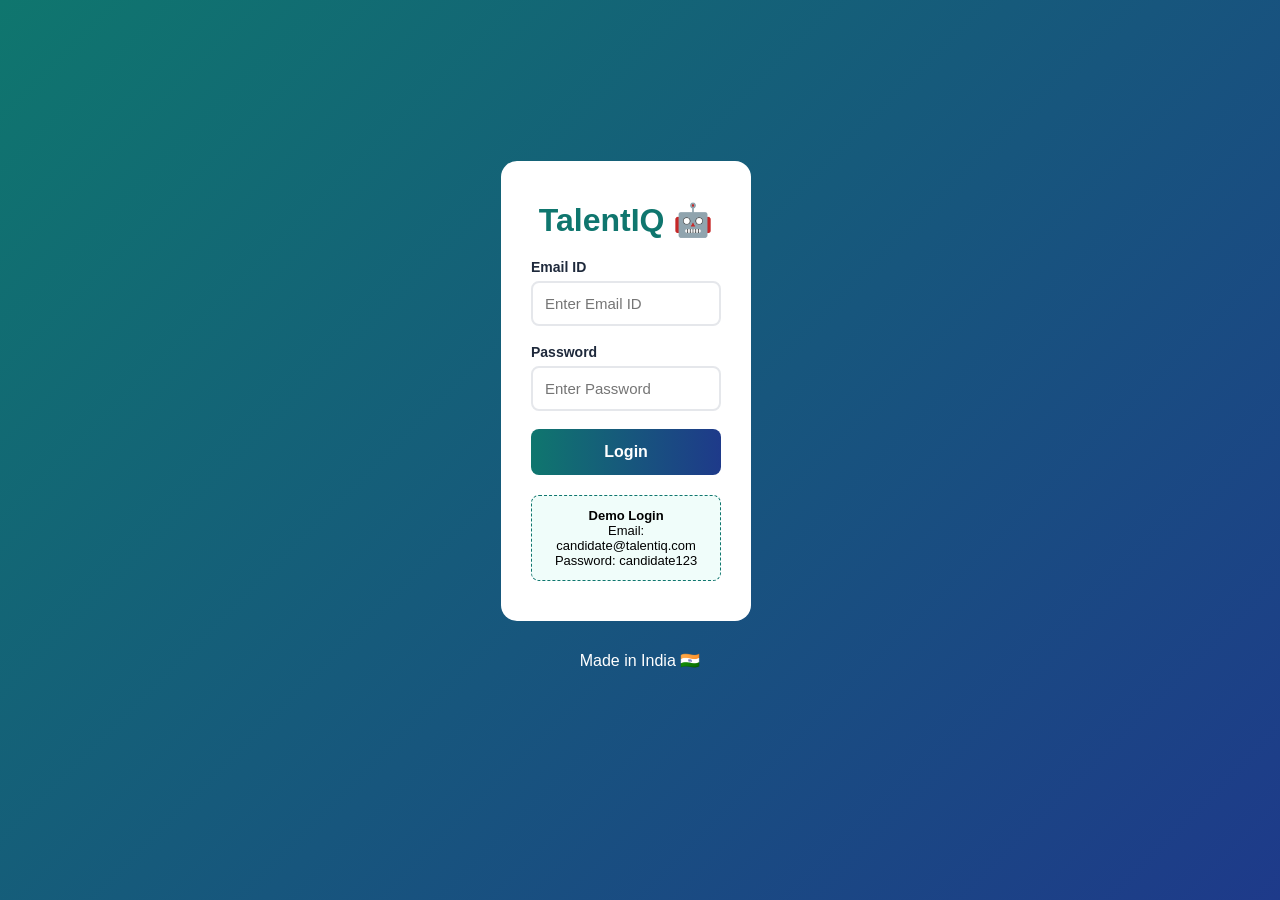
==== commit 26e51eaf: "Refactor login form structure and add password field" ====
--- a/index.html
+++ b/index.html
@@ -7,38 +7,50 @@
 <link rel="stylesheet" href="style.css">
 </head>
 <body class="login-bg">
-<div class="login-box">
-    <h1>TalentIQ 🤖</h1>
-    <div class="input-group">
-        <label>Email ID</label>
-        <input type="email" id="email" placeholder="Enter Email ID">
+
+<div class="login-container">
+    <div class="login-box">
+        <h1>TalentIQ 🤖</h1>
+        
+        <div class="input-group">
+            <label>Email ID</label>
+            <input type="email" id="email" placeholder="Enter Email ID" autocomplete="email">
+        </div>
+        
+        <div class="input-group">
+            <label>Password</label>
+            <input type="password" id="password" placeholder="Enter Password" autocomplete="current-password">
+        </div>
+        
+        <button class="login-btn" onclick="login()">Login</button>
+        
+        <div class="demo-box">
+            <b>Demo Login</b><br>
+            Email: candidate@talentiq.com<br>
+            Password: candidate123
+        </div>
     </div>
-    <div class="input-group">
-        <label>Password</label>
-        <input type="password" id="password" placeholder="Enter Password">
-    </div>
-    <button class="login-btn" onclick="login()">Login</button>
-    <div class="demo-box">
-        <b>Demo Login</b><br>
-        Email: candidate@talentiq.com<br>
-        Password: candidate123
-    </div>
+    
+    <div class="made-in-india">Made in India 🇮🇳</div>
 </div>
-<div class="made-in-india">Made in India 🇮🇳</div>
 
 <script>
-function login(){
-    let email = document.getElementById('email').value.trim();
-    let pass = document.getElementById('password').value.trim();
-    if(email === 'candidate@talentiq.com' && pass === 'candidate123'){
-        localStorage.setItem('talentiq_loggedin','true');
-        window.location.href = 'dashboard.html'; // direct redirect
-    } else { alert('Invalid Email or Password'); }
-}
 // already login unte direct dashboard ki
 if(localStorage.getItem('talentiq_loggedin')==='true'){
     window.location.href = 'dashboard.html';
 }
+
+function login(){
+    let email = document.getElementById('email').value.trim();
+    let pass = document.getElementById('password').value.trim();
+    
+    if(email === 'candidate@talentiq.com' && pass === 'candidate123'){
+        localStorage.setItem('talentiq_loggedin','true');
+        window.location.href = 'dashboard.html'; // direct redirect
+    } else { 
+        alert('Invalid Email or Password'); 
+    }
+}
 </script>
 </body>
 </html>
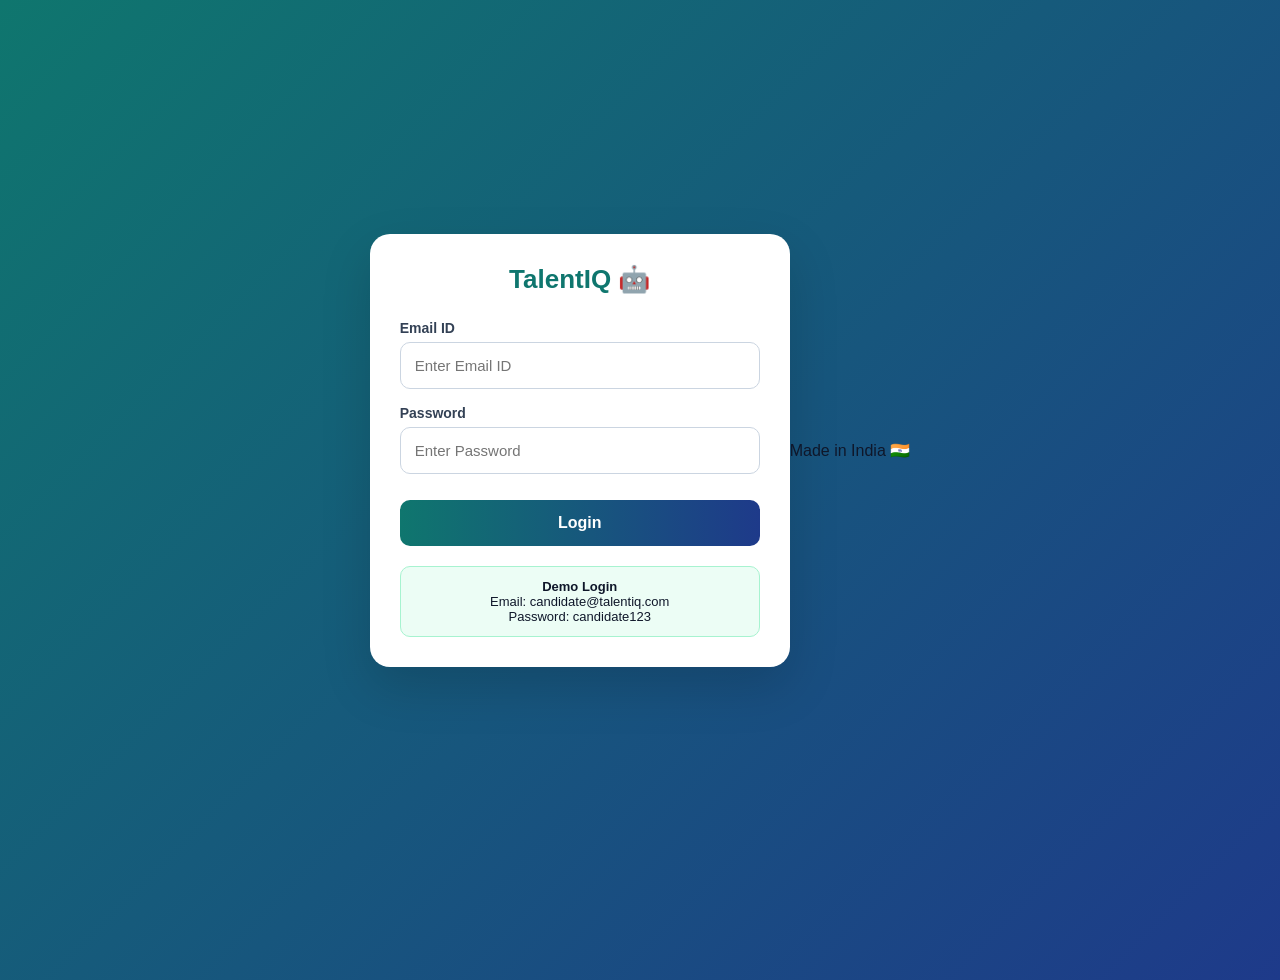
==== commit 6c8f772f: "Refactor HTML structure and login script" ====
--- a/index.html
+++ b/index.html
@@ -1,55 +1,22 @@
 <!DOCTYPE html>
-<html lang="en">
-<head>
-<meta charset="UTF-8">
-<meta name="viewport" content="width=device-width, initial-scale=1.0">
-<title>TalentIQ Login</title>
-<link rel="stylesheet" href="style.css">
-</head>
+<html>
+<head><title>TalentIQ Login</title><link rel="stylesheet" href="style.css"><meta name="viewport" content="width=device-width"></head>
 <body class="login-bg">
-
 <div class="login-container">
-    <div class="login-box">
-        <h1>TalentIQ 🤖</h1>
-        
-        <div class="input-group">
-            <label>Email ID</label>
-            <input type="email" id="email" placeholder="Enter Email ID" autocomplete="email">
-        </div>
-        
-        <div class="input-group">
-            <label>Password</label>
-            <input type="password" id="password" placeholder="Enter Password" autocomplete="current-password">
-        </div>
-        
-        <button class="login-btn" onclick="login()">Login</button>
-        
-        <div class="demo-box">
-            <b>Demo Login</b><br>
-            Email: candidate@talentiq.com<br>
-            Password: candidate123
-        </div>
-    </div>
-    
-    <div class="made-in-india">Made in India 🇮🇳</div>
+  <div class="login-box">
+    <h1>TalentIQ 🤖</h1>
+    <div class="input-group"><label>Email ID</label><input type="email" id="email" placeholder="Enter Email ID"></div>
+    <div class="input-group"><label>Password</label><input type="password" id="password" placeholder="Enter Password"></div>
+    <button class="login-btn" onclick="login()">Login</button>
+    <div class="demo-box"><b>Demo Login</b><br>Email: candidate@talentiq.com<br>Password: candidate123</div>
+  </div>
+  <p class="made-in-india">Made in India 🇮🇳</p>
 </div>
-
 <script>
-// already login unte direct dashboard ki
-if(localStorage.getItem('talentiq_loggedin')==='true'){
-    window.location.href = 'dashboard.html';
-}
-
 function login(){
-    let email = document.getElementById('email').value.trim();
-    let pass = document.getElementById('password').value.trim();
-    
-    if(email === 'candidate@talentiq.com' && pass === 'candidate123'){
-        localStorage.setItem('talentiq_loggedin','true');
-        window.location.href = 'dashboard.html'; // direct redirect
-    } else { 
-        alert('Invalid Email or Password'); 
-    }
+    let e=document.getElementById('email').value; let p=document.getElementById('password').value;
+    if(e==='candidate@talentiq.com'&&p==='candidate123'){localStorage.setItem('talentiq_loggedin','true');window.location.href='dashboard.html';}
+    else{alert('Invalid credentials')}
 }
 </script>
 </body>
--- a/style.css
+++ b/style.css
@@ -1,18 +1,29 @@
-*{box-sizing:border-box;margin:0;padding:0;font-family:'Segoe UI',Arial}
-body{background:#f0f4f8;padding-bottom:70px}
-.login-bg{background:linear-gradient(135deg,#0F766E 0%,#1E3A8A 100%);min-height:100vh;display:flex;justify-content:center;align-items:center}
-.login-box{background:white;padding:40px 30px;border-radius:16px;width:90%;max-width:400px}
-.login-box h1{text-align:center;color:#0F766E;margin-bottom:20px}
-.input-group{margin-bottom:18px}
-.input-group label{font-weight:700;color:#1e293b;font-size:14px;display:block;margin-bottom:6px}
-.input-group input{width:100%;padding:12px;border:2px solid #e5e7eb;border-radius:8px;font-size:15px}
-.login-btn{width:100%;background:linear-gradient(90deg,#0F766E,#1E3A8A);color:white;padding:14px;border:none;border-radius:8px;font-weight:700;font-size:16px;cursor:pointer}
-.demo-box{background:#f0fdfa;border:1px dashed #0F766E;border-radius:8px;padding:12px;margin-top:20px;text-align:center;font-size:13px}
-.made-in-india{color:white;margin-top:30px;text-align:center}
-.bottom-nav{position:fixed;bottom:0;left:0;width:100%;background:white;display:flex;justify-content:space-around;padding:10px 0;border-top:1px solid #e5e7eb;z-index:98}
-.bottom-nav button{background:none;border:none;display:flex;flex-direction:column;align-items:center;gap:4px;color:#64748b;font-size:12px;font-weight:600;cursor:pointer}
+*{box-sizing:border-box;margin:0;padding:0;font-family:'Segoe UI',Roboto,Arial}
+body{background:#f1f5f9;padding-bottom:80px;color:#0f172a}
+.login-bg{background:linear-gradient(135deg,#0F766E 0%,#1E3A8A 100%);min-height:100vh}
+.login-container{display:flex;justify-content:center;align-items:center;min-height:100vh;padding:20px}
+.login-box{background:white;padding:30px;border-radius:20px;width:100%;max-width:420px;box-shadow:0 20px 50px rgba(0,0,0,0.15)}
+.login-box h1{text-align:center;color:#0F766E;margin-bottom:25px;font-size:26px;font-weight:800}
+.input-group{margin-bottom:16px}
+.input-group label{font-weight:700;color:#334155;font-size:14px;display:block;margin-bottom:6px}
+.input-group input{width:100%;padding:14px;border:1.5px solid #cbd5e1;border-radius:10px;font-size:15px}
+.login-btn{width:100%;background:linear-gradient(90deg,#0F766E,#1E3A8A);color:white;padding:14px;border:none;border-radius:10px;font-weight:800;font-size:16px;cursor:pointer;margin-top:10px}
+.demo-box{background:#ecfdf5;border:1px solid #a7f3d0;border-radius:10px;padding:12px;margin-top:20px;text-align:center;font-size:13px}
+
+.header{background:linear-gradient(90deg,#0F766E,#1E3A8A);color:white;padding:18px 20px;display:flex;justify-content:space-between;align-items:center}
+.header h2{font-size:18px;font-weight:700}
+.card{background:white;margin:15px;border-radius:16px;padding:20px;box-shadow:0 4px 20px rgba(0,0,0,0.06)}
+.stat-card{background:rgba(255,255,255,0.15);padding:12px;border-radius:12px;margin-top:12px}
+.stat-card h4{font-size:12px;opacity:0.9}
+.stat-card p{font-size:22px;font-weight:800;margin-top:4px}
+.progress-bar{background:#e2e8f0;height:8px;border-radius:10px;overflow:hidden;margin-top:8px}
+.progress-fill{background:#16A34A;height:100%;width:100%}
+.form-group{margin-bottom:16px}
+.form-group label{display:block;font-weight:700;margin-bottom:8px;font-size:14px}
+.form-group input, .form-group select{width:100%;padding:12px;border:1.5px solid #cbd5e1;border-radius:10px;font-size:15px}
+.btn-primary{background:linear-gradient(90deg,#0F766E,#1E3A8A);color:white;padding:14px;border:none;border-radius:10px;width:100%;font-weight:800;font-size:16px}
+.btn-danger{background:#DC2626;color:white;padding:14px;border:none;border-radius:10px;width:100%;font-weight:800}
+.bottom-nav{position:fixed;bottom:0;left:0;width:100%;background:white;display:flex;justify-content:space-around;padding:12px 0;border-top:1px solid #e2e8f0}
+.bottom-nav button{background:none;border:none;display:flex;flex-direction:column;align-items:center;gap:4px;color:#64748b;font-size:12px;font-weight:700}
 .bottom-nav button.active{color:#0F766E}
-.header{display:flex;justify-content:space-between;align-items:center;padding:15px 20px;background:white;box-shadow:0 2px 5px rgba(0,0,0,0.1)}
-.card{background:white;margin:15px;padding:20px;border-radius:12px}
-.btn-primary{background:#0F766E;color:white;padding:12px;border:none;border-radius:8px;width:100%;font-weight:700;cursor:pointer}
-.btn-danger{background:#DC2626;color:white;padding:12px;border:none;border-radius:8px;width:100%;font-weight:700;margin-top:10px;cursor:pointer}
+.tag{background:#FEF9C3;color:#854D0E;padding:3px 8px;border-radius:6px;font-size:11px;font-weight:700}
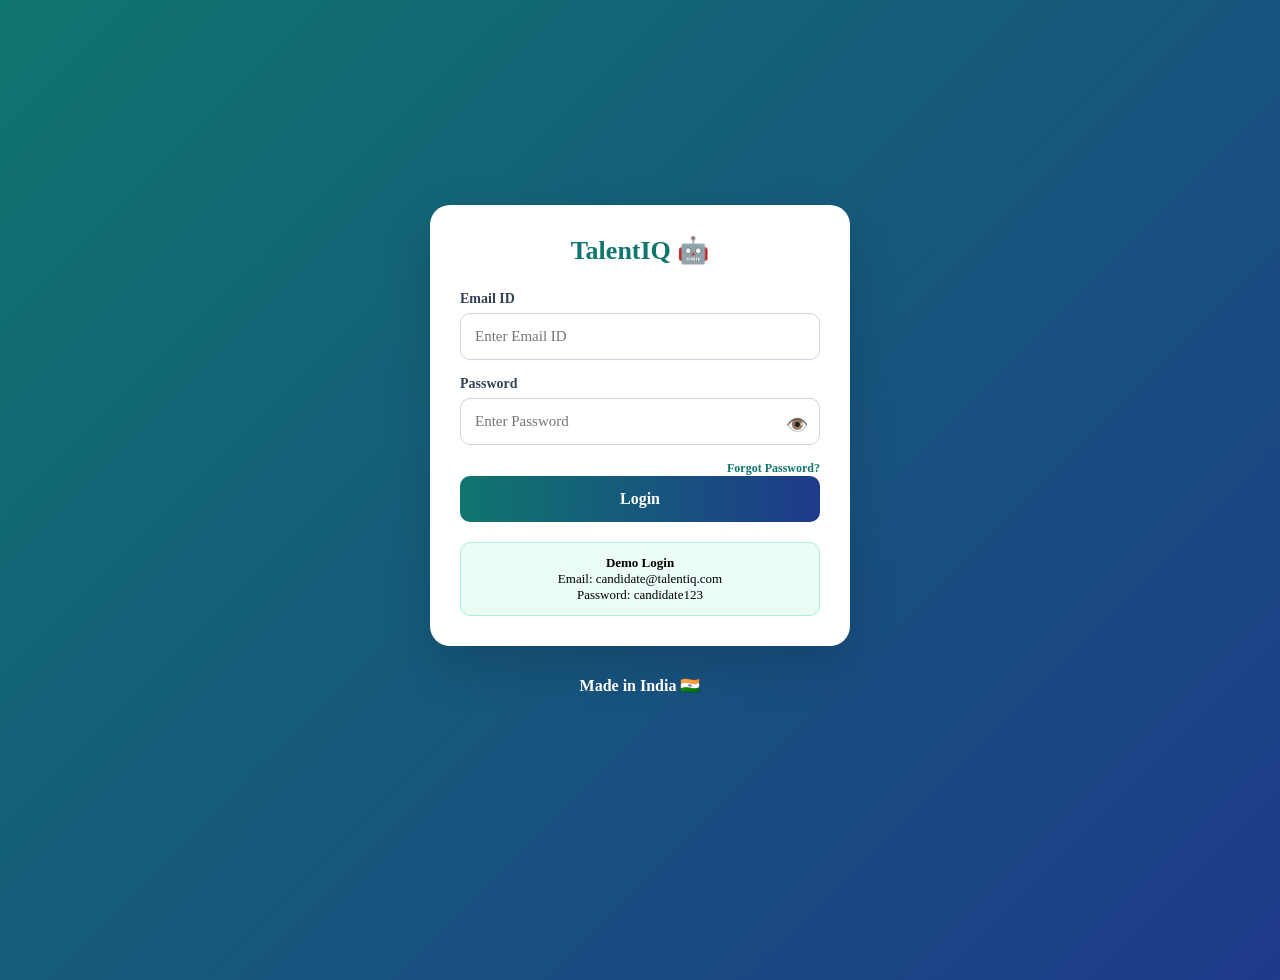
==== commit 02950aed: "Enhance login page with styles and functionality Added styles for input groups and buttons, improved" ====
--- a/index.html
+++ b/index.html
@@ -1,22 +1,79 @@
 <!DOCTYPE html>
 <html>
-<head><title>TalentIQ Login</title><link rel="stylesheet" href="style.css"><meta name="viewport" content="width=device-width"></head>
+<head>
+<title>TalentIQ Login</title>
+<link rel="stylesheet" href="style.css">
+<meta name="viewport" content="width=device-width">
+<style>
+.input-group{position:relative}
+.eye-btn{position:absolute;right:12px;top:38px;background:none;border:none;font-size:18px;cursor:pointer;color:#64748B}
+.forgot-link{display:block;text-align:right;margin-top:8px;font-size:12px;color:#0F766E;text-decoration:none;font-weight:bold}
+</style>
+</head>
 <body class="login-bg">
+
 <div class="login-container">
   <div class="login-box">
     <h1>TalentIQ 🤖</h1>
-    <div class="input-group"><label>Email ID</label><input type="email" id="email" placeholder="Enter Email ID"></div>
-    <div class="input-group"><label>Password</label><input type="password" id="password" placeholder="Enter Password"></div>
+
+    <div class="input-group">
+        <label>Email ID</label>
+        <input type="email" id="email" placeholder="Enter Email ID">
+    </div>
+
+    <div class="input-group">
+        <label>Password</label>
+        <input type="password" id="password" placeholder="Enter Password">
+        <button type="button" class="eye-btn" onclick="togglePassword()">👁️</button>
+    </div>
+
+    <a href="#" class="forgot-link" onclick="forgotPassword()">Forgot Password?</a>
+
     <button class="login-btn" onclick="login()">Login</button>
-    <div class="demo-box"><b>Demo Login</b><br>Email: candidate@talentiq.com<br>Password: candidate123</div>
+
+    <div class="demo-box">
+        <b>Demo Login</b><br>
+        Email: candidate@talentiq.com<br>
+        Password: candidate123
+    </div>
   </div>
   <p class="made-in-india">Made in India 🇮🇳</p>
 </div>
+
 <script>
 function login(){
-    let e=document.getElementById('email').value; let p=document.getElementById('password').value;
-    if(e==='candidate@talentiq.com'&&p==='candidate123'){localStorage.setItem('talentiq_loggedin','true');window.location.href='dashboard.html';}
-    else{alert('Invalid credentials')}
+    let e = document.getElementById('email').value; 
+    let p = document.getElementById('password').value;
+    if(e==='candidate@talentiq.com' && p==='candidate123'){
+        localStorage.setItem('talentiq_loggedin','true');
+        localStorage.setItem('talentiq_user', JSON.stringify({name: "Ram"})); // Name set cheyadam
+        window.location.href='dashboard.html';
+    } else {
+        alert('Invalid credentials')
+    }
+}
+
+function togglePassword(){
+    let passInput = document.getElementById('password');
+    let eyeBtn = document.querySelector('.eye-btn');
+    if(passInput.type === 'password'){
+        passInput.type = 'text';
+        eyeBtn.innerText = '🙈'; // Hide icon
+    } else {
+        passInput.type = 'password';
+        eyeBtn.innerText = '👁️'; // Show icon
+    }
+}
+
+function forgotPassword(){
+    let email = prompt("Enter your registered Email ID:");
+    if(email){
+        if(email === 'candidate@talentiq.com'){
+            alert("Demo Account: Password is 'candidate123'\n\nFor real app, we will send reset link to " + email);
+        } else {
+            alert("No account found with " + email);
+        }
+    }
 }
 </script>
 </body>
--- a/style.css
+++ b/style.css
@@ -1,29 +1,30 @@
-*{box-sizing:border-box;margin:0;padding:0;font-family:'Segoe UI',Roboto,Arial}
-body{background:#f1f5f9;padding-bottom:80px;color:#0f172a}
+*{box-sizing:border-box;margin:0;padding:0;font-family:'Segoe UI',Roboto}
+body{background:#f1f5f9;padding-bottom:80px}
 .login-bg{background:linear-gradient(135deg,#0F766E 0%,#1E3A8A 100%);min-height:100vh}
-.login-container{display:flex;justify-content:center;align-items:center;min-height:100vh;padding:20px}
+.login-container{display:flex;justify-content:center;align-items:center;min-height:100vh;padding:20px;flex-direction:column}
 .login-box{background:white;padding:30px;border-radius:20px;width:100%;max-width:420px;box-shadow:0 20px 50px rgba(0,0,0,0.15)}
 .login-box h1{text-align:center;color:#0F766E;margin-bottom:25px;font-size:26px;font-weight:800}
 .input-group{margin-bottom:16px}
 .input-group label{font-weight:700;color:#334155;font-size:14px;display:block;margin-bottom:6px}
 .input-group input{width:100%;padding:14px;border:1.5px solid #cbd5e1;border-radius:10px;font-size:15px}
-.login-btn{width:100%;background:linear-gradient(90deg,#0F766E,#1E3A8A);color:white;padding:14px;border:none;border-radius:10px;font-weight:800;font-size:16px;cursor:pointer;margin-top:10px}
+.login-btn{width:100%;background:linear-gradient(90deg,#0F766E,#1E3A8A);color:white;padding:14px;border:none;border-radius:10px;font-weight:800;font-size:16px;cursor:pointer}
 .demo-box{background:#ecfdf5;border:1px solid #a7f3d0;border-radius:10px;padding:12px;margin-top:20px;text-align:center;font-size:13px}
+.made-in-india{color:white;margin-top:30px;text-align:center;font-weight:600} /* idi center ki vachindi */
 
 .header{background:linear-gradient(90deg,#0F766E,#1E3A8A);color:white;padding:18px 20px;display:flex;justify-content:space-between;align-items:center}
-.header h2{font-size:18px;font-weight:700}
 .card{background:white;margin:15px;border-radius:16px;padding:20px;box-shadow:0 4px 20px rgba(0,0,0,0.06)}
-.stat-card{background:rgba(255,255,255,0.15);padding:12px;border-radius:12px;margin-top:12px}
-.stat-card h4{font-size:12px;opacity:0.9}
-.stat-card p{font-size:22px;font-weight:800;margin-top:4px}
+.stat-card{background:rgba(255,255,255,0.15);padding:12px;border-radius:12px;text-align:center}
+.stat-card h4{font-size:12px;color:white;opacity:0.9}
+.stat-card p{font-size:22px;font-weight:800;margin-top:4px;color:white}
 .progress-bar{background:#e2e8f0;height:8px;border-radius:10px;overflow:hidden;margin-top:8px}
-.progress-fill{background:#16A34A;height:100%;width:100%}
+.progress-fill{background:#16A34A;height:100%}
 .form-group{margin-bottom:16px}
 .form-group label{display:block;font-weight:700;margin-bottom:8px;font-size:14px}
-.form-group input, .form-group select{width:100%;padding:12px;border:1.5px solid #cbd5e1;border-radius:10px;font-size:15px}
-.btn-primary{background:linear-gradient(90deg,#0F766E,#1E3A8A);color:white;padding:14px;border:none;border-radius:10px;width:100%;font-weight:800;font-size:16px}
-.btn-danger{background:#DC2626;color:white;padding:14px;border:none;border-radius:10px;width:100%;font-weight:800}
+.form-group input,.form-group select{width:100%;padding:12px;border:1.5px solid #cbd5e1;border-radius:10px;font-size:15px}
+.btn-primary{background:linear-gradient(90deg,#0F766E,#1E3A8A);color:white;padding:14px;border:none;border-radius:10px;width:100%;font-weight:800;font-size:16px;margin-top:10px}
+.btn-danger{background:#DC2626;color:white;padding:14px;border:none;border-radius:10px;width:100%;font-weight:800;margin-top:10px}
 .bottom-nav{position:fixed;bottom:0;left:0;width:100%;background:white;display:flex;justify-content:space-around;padding:12px 0;border-top:1px solid #e2e8f0}
 .bottom-nav button{background:none;border:none;display:flex;flex-direction:column;align-items:center;gap:4px;color:#64748b;font-size:12px;font-weight:700}
 .bottom-nav button.active{color:#0F766E}
 .tag{background:#FEF9C3;color:#854D0E;padding:3px 8px;border-radius:6px;font-size:11px;font-weight:700}
+.file-input-wrapper{border:2px dashed #0F766E;border-radius:10px;padding:20px;text-align:center;background:#f0fdfa;margin:10px 0}
